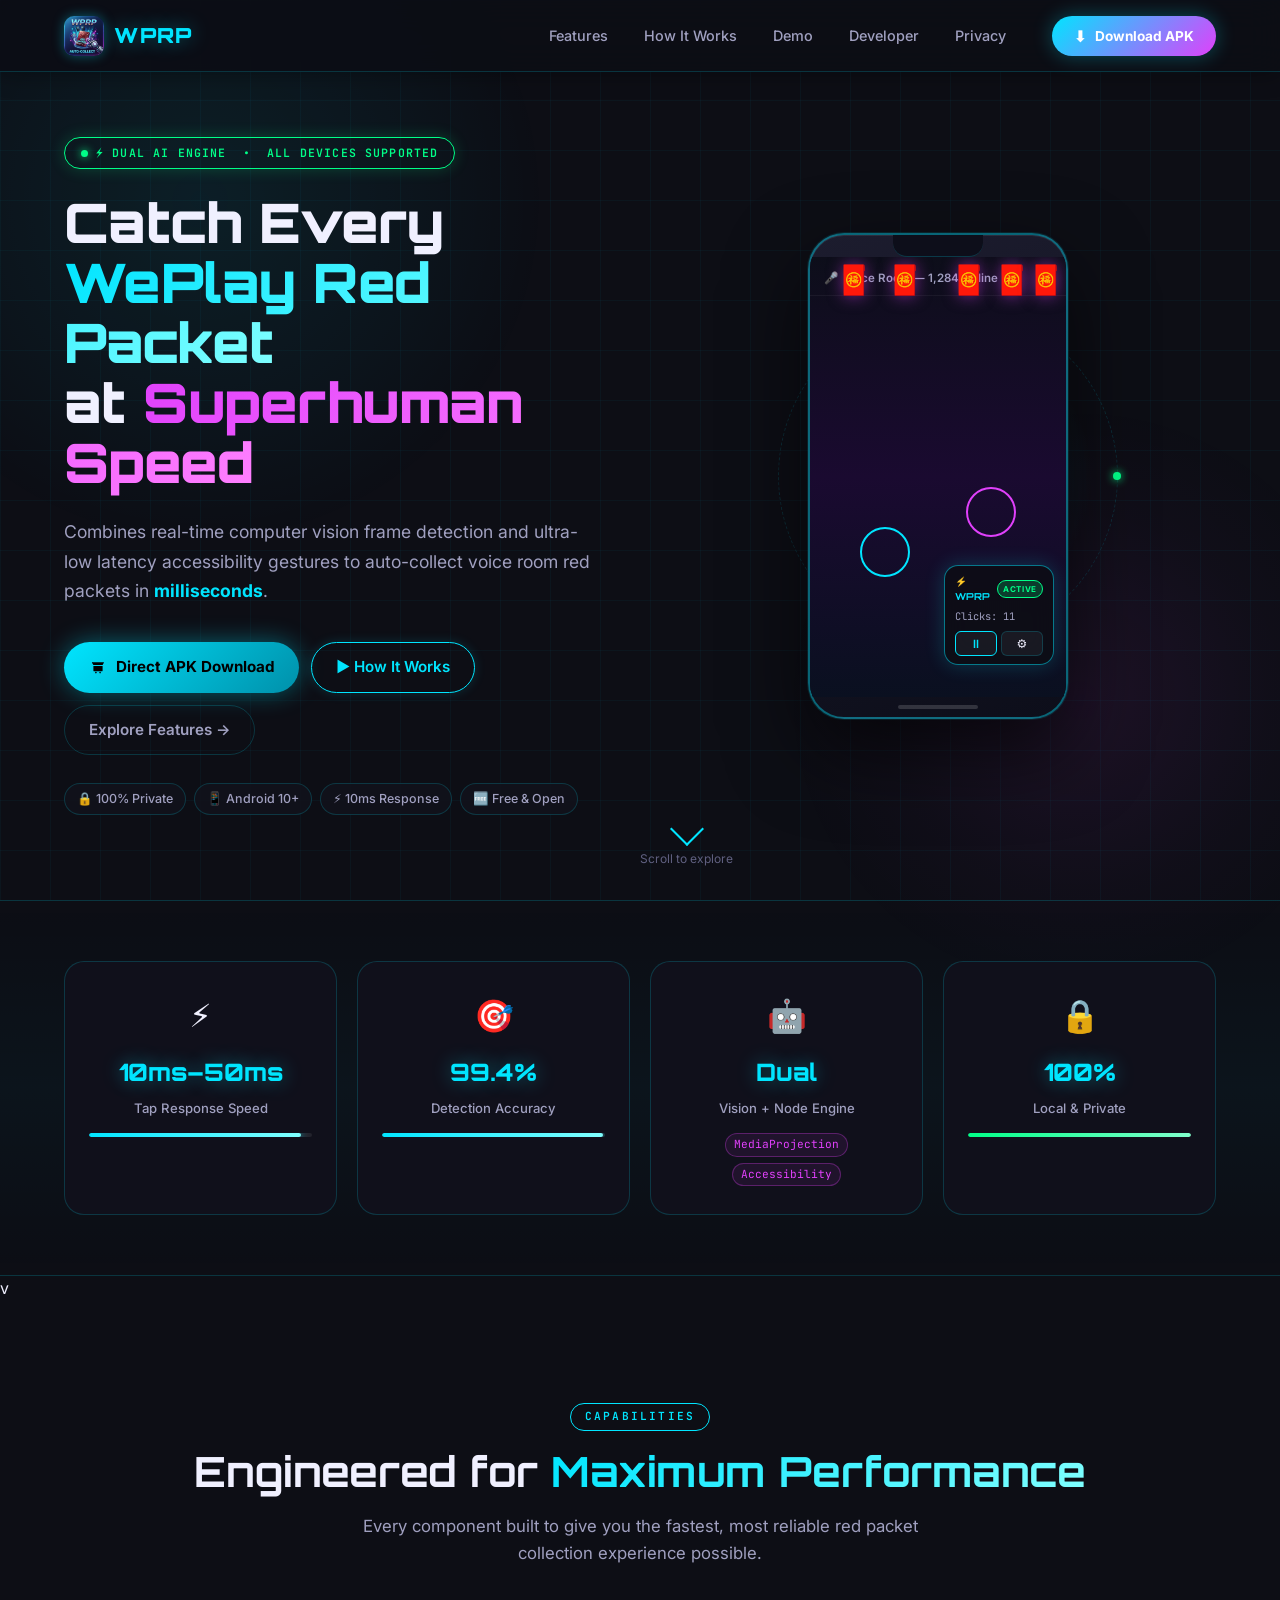
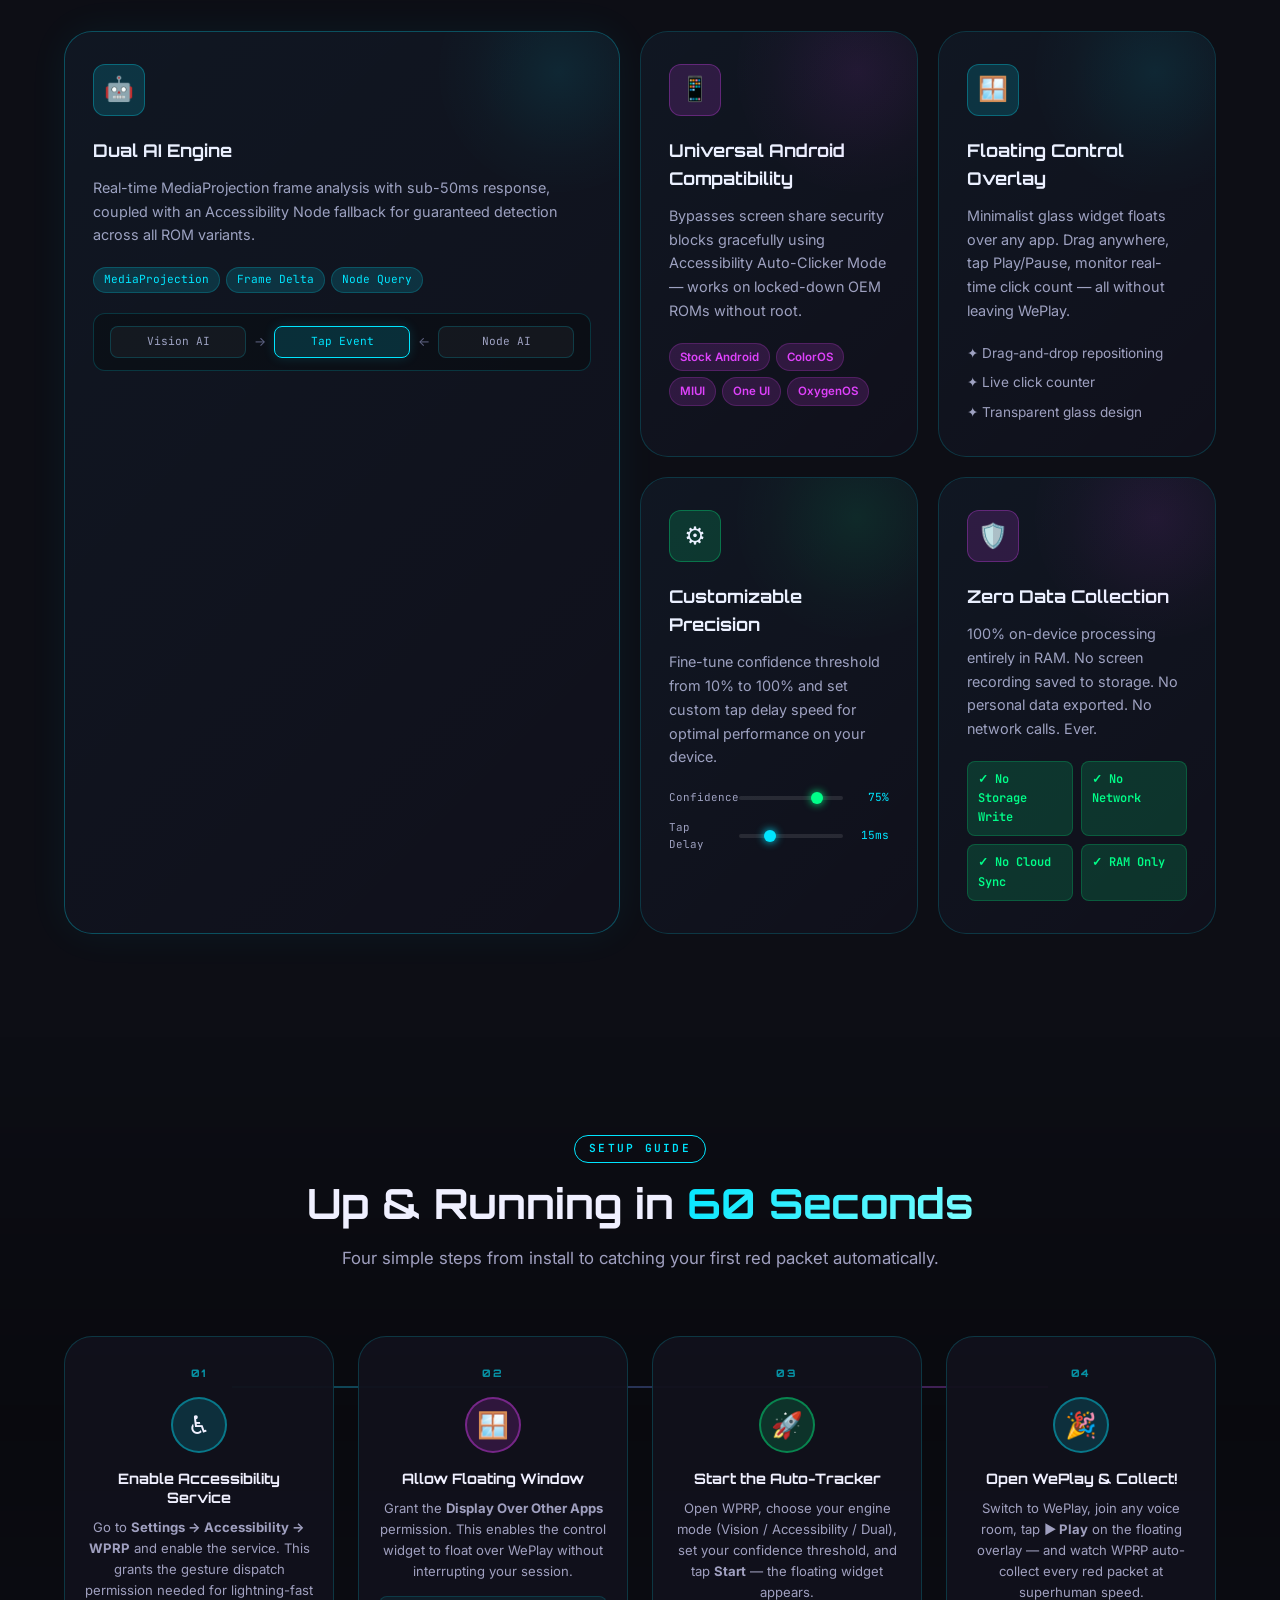
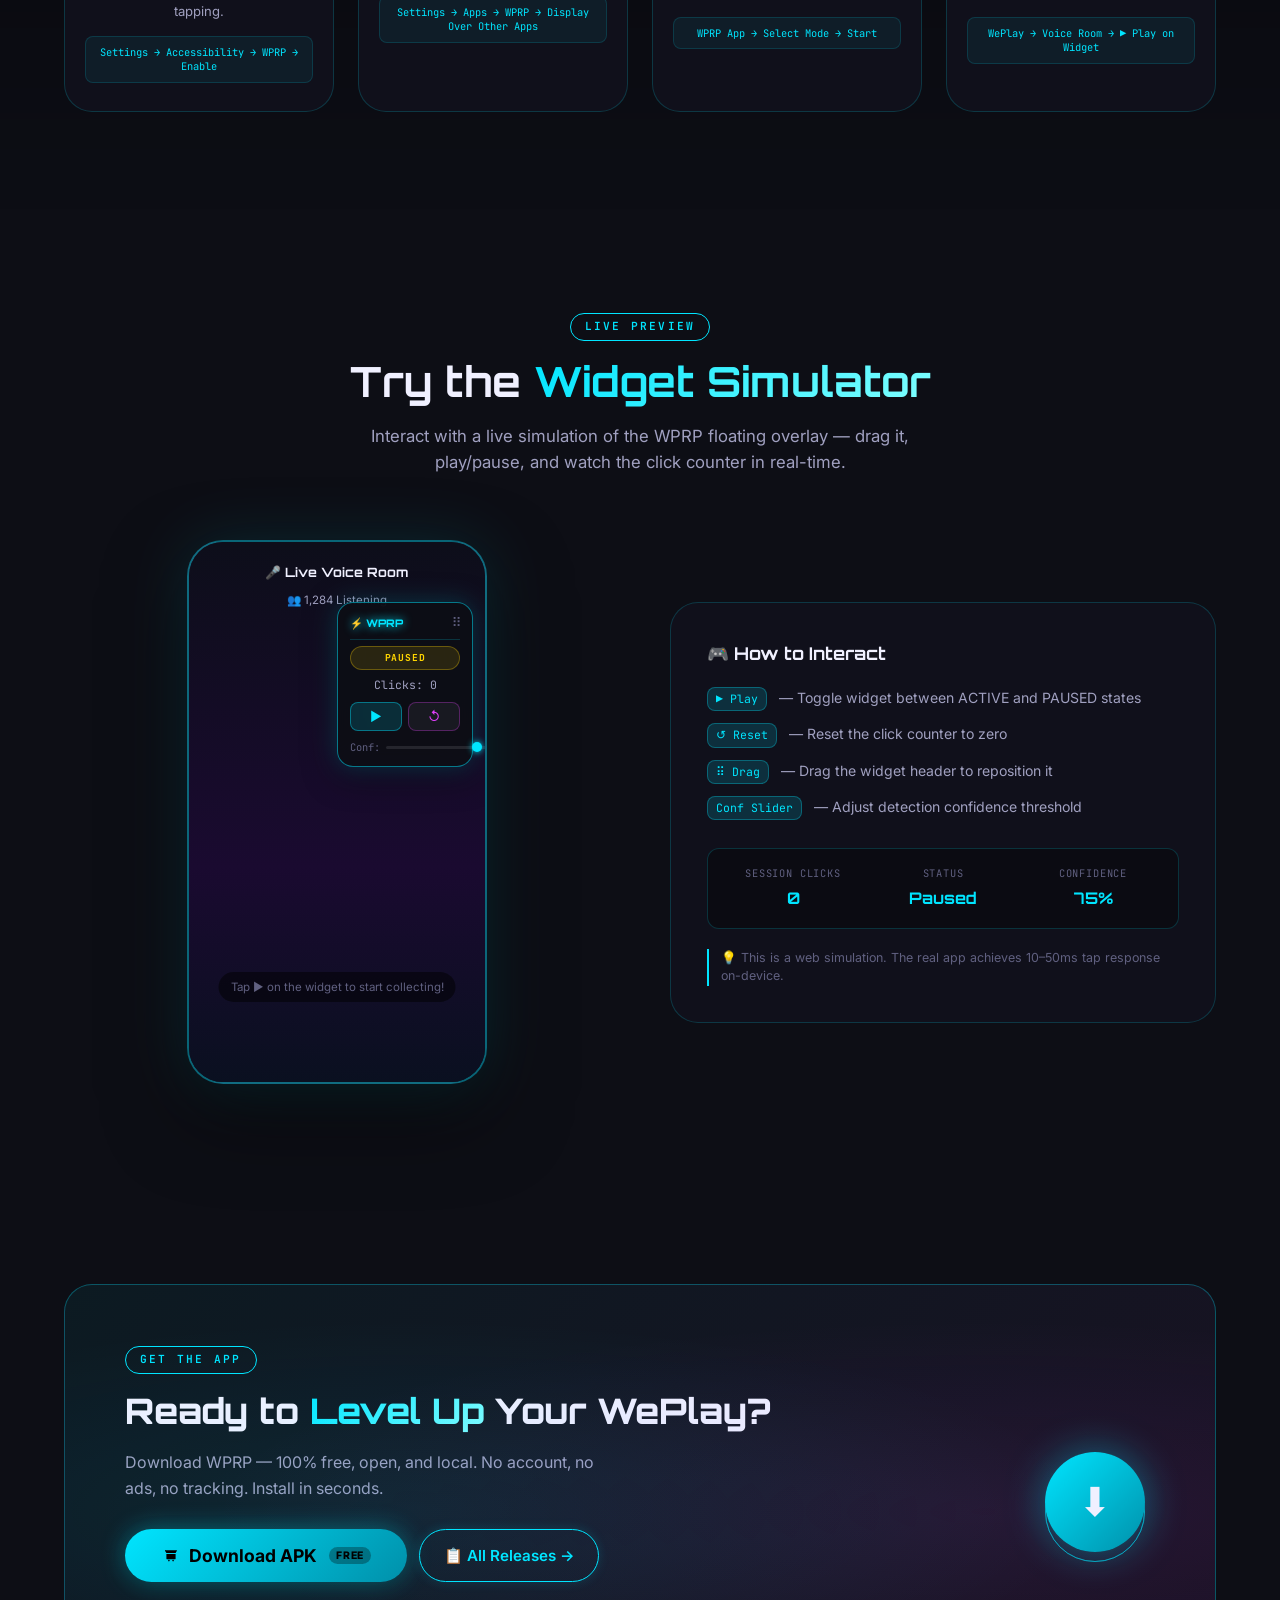
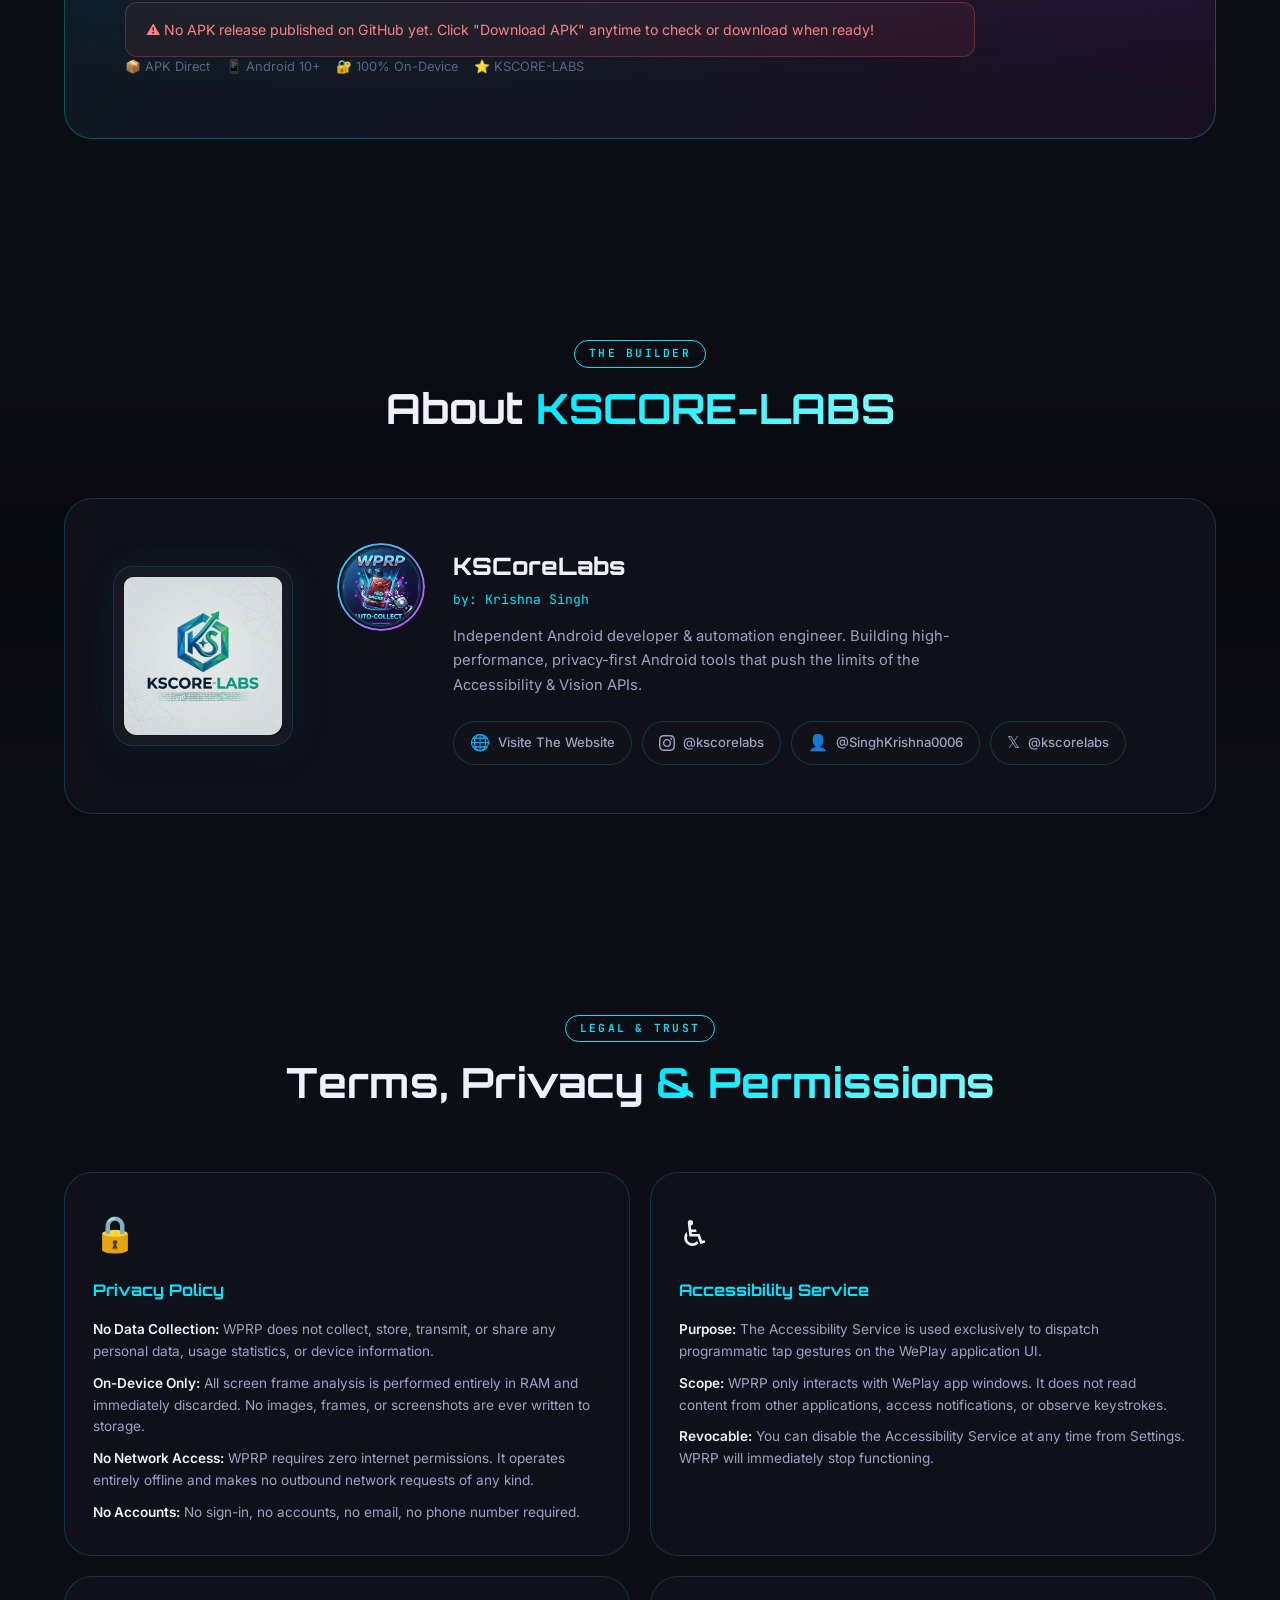
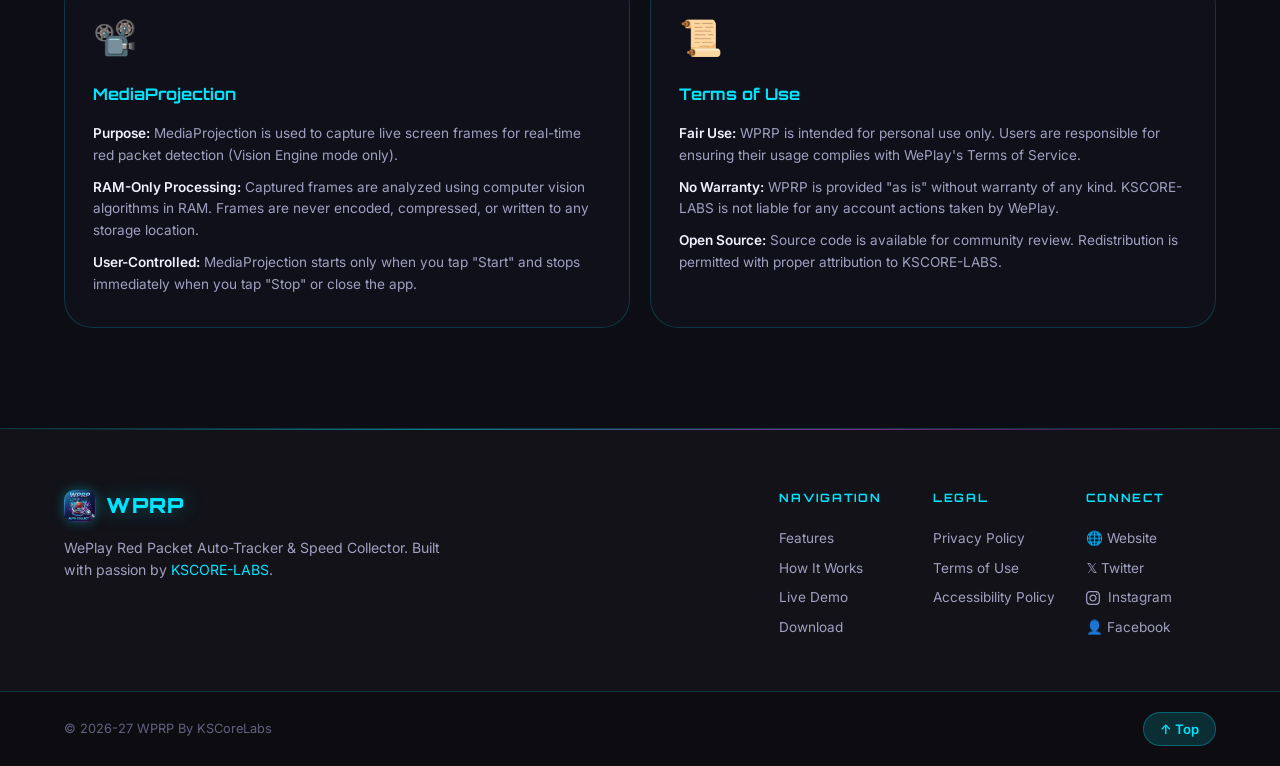
==== index.html @ ddf59fd5 "Add files via upload" ====
﻿<!DOCTYPE html>
<html lang="en">
<head>
  <meta charset="UTF-8" />
  <meta name="viewport" content="width=device-width, initial-scale=1.0" />
  <meta name="description" content="WPRP – WePlay Red Packet Auto-Tracker & Speed Collector. Dual AI Engine, Realme Compatible. Auto-collect voice room red packets in milliseconds." />
  <meta name="keywords" content="WPRP, WePlay, Red Packet, Auto Clicker, Accessibility, Android App, KSCORE-LABS" />
  <meta name="author" content="Krishna Singh – KSCORE-LABS" />
  <meta property="og:title" content="WPRP – WePlay Red Packet Speed Collector" />
  <meta property="og:description" content="Catch Every WePlay Red Packet at Superhuman Speed. Dual AI Engine. 100% Local & Private." />
  <meta property="og:type" content="website" />
  <title>WPRP — WePlay Red Packet Auto-Tracker | KSCORE-LABS</title>
  <link rel="preconnect" href="https://fonts.googleapis.com" />
  <link rel="preconnect" href="https://fonts.gstatic.com" crossorigin />
  <link href="https://fonts.googleapis.com/css2?family=Orbitron:wght@400;600;700;900&family=Inter:wght@300;400;500;600&family=JetBrains+Mono:wght@400;500&display=swap" rel="stylesheet" />
  <link rel="stylesheet" href="css/style.css" />
</head>
<body>    

<!-- ═══════════════════════════════════════════
     BACKGROUND GRID OVERLAY
════════════════════════════════════════════ -->
<div class="bg-grid" aria-hidden="true"></div>
<div class="bg-glow glow-cyan" aria-hidden="true"></div>
<div class="bg-glow glow-magenta" aria-hidden="true"></div>

<!-- ═══════════════════════════════════════════
     HEADER / NAVIGATION
════════════════════════════════════════════ -->
<header class="nav-header" id="navbar">
  <div class="container nav-inner">
    <!-- Logo -->
    <a href="#" class="nav-logo" aria-label="WPRP Home">
      <div class="logo-icon-wrap">
        <img src="images/wprp-logo.png" alt="WPRP Logo" class="logo-icon-img" />
        <span class="logo-pulse" aria-hidden="true"></span>
      </div>
      <span class="logo-text">WPRP</span>
    </a>

    <!-- Desktop Nav -->
    <nav class="nav-links" aria-label="Main Navigation">
      <a href="#features" class="nav-link">Features</a>
      <a href="#how-it-works" class="nav-link">How It Works</a>
      <a href="#demo" class="nav-link">Demo</a>
      <a href="#developer" class="nav-link">Developer</a>
      <a href="#privacy" class="nav-link">Privacy</a>
    </nav>

    <!-- CTA: Download APK -->
    <button class="btn btn-nav-cta" id="navDownloadBtn" aria-label="Download APK">
      <span class="btn-icon">⬇</span>
      <span id="navBtnLabel">Download APK</span>
    </button>

    <!-- Mobile Hamburger -->
    <button class="hamburger" id="hamburger" aria-label="Toggle Menu" aria-expanded="false">
      <span></span><span></span><span></span>
    </button>
  </div>

  <!-- Mobile Menu -->
  <div class="mobile-menu" id="mobileMenu" aria-hidden="true">
    <a href="#features" class="mobile-link">Features</a>
    <a href="#how-it-works" class="mobile-link">How It Works</a>
    <a href="#demo" class="mobile-link">Demo</a>
    <a href="#developer" class="mobile-link">Developer</a>
    <a href="#privacy" class="mobile-link">Privacy</a>
    <button class="btn btn-mobile-cta" id="mobileDownloadBtn" aria-label="Download APK">⬇ <span id="mobileBtnLabel">Download APK</span></button>
  </div>
</header>

<!-- ═══════════════════════════════════════════
     HERO SECTION
════════════════════════════════════════════ -->
<section class="hero" id="home">
  <div class="container hero-inner">
    <!-- Left: Text Content -->
    <div class="hero-content">
      <!-- Badge -->
      <div class="hero-badge">
        <span class="badge-dot"></span>
        ⚡ DUAL AI ENGINE &nbsp;•&nbsp; ALL DEVICES SUPPORTED
      </div>

      <h1 class="hero-headline">
        Catch Every <span class="text-gradient-cyan">WePlay Red Packet</span><br/>
        at <span class="text-gradient-magenta">Superhuman Speed</span>
      </h1>

      <p class="hero-subheadline">
        Combines real-time computer vision frame detection and ultra-low latency
        accessibility gestures to auto-collect voice room red packets in
        <strong class="text-cyan">milliseconds</strong>.
      </p>

      <!-- CTA Buttons -->
      <div class="hero-ctas">
        <a href="#download" class="btn btn-primary" id="primaryCTA">
          <svg class="android-icon" viewBox="0 0 24 24" fill="currentColor" aria-hidden="true">
            <path d="M17.523 15.341a.5.5 0 0 1-.5.5H6.977a.5.5 0 0 1-.5-.5V9.5h11.046v5.841zM6.455 8.5l-1.5-2.598A.5.5 0 0 1 5.389 5h13.222a.5.5 0 0 1 .434.75L17.545 8.5H6.455zM8.5 17.5a1 1 0 1 0 2 0 1 1 0 0 0-2 0zm5 0a1 1 0 1 0 2 0 1 1 0 0 0-2 0z"/>
          </svg>
          <span id="heroCtaLabel">Direct APK Download</span>
        </a>
        <a href="#how-it-works" class="btn btn-secondary">
          ▶ How It Works
        </a>
        <a href="#features" class="btn btn-ghost">
          Explore Features →
        </a>
      </div>

      <!-- Mini Badges -->
      <div class="hero-mini-badges">
        <span class="mini-badge">🔒 100% Private</span>
        <span class="mini-badge">📱 Android 10+</span>
        <span class="mini-badge">⚡ 10ms Response</span>
        <span class="mini-badge">🆓 Free & Open</span>
      </div>
    </div>

    <!-- Right: Phone Mockup -->
    <div class="hero-visual">
      <div class="phone-wrap">
        <div class="phone-mockup">
          <!-- Phone Frame -->
          <div class="phone-frame">
            <div class="phone-notch"></div>
            <div class="phone-screen">
              <!-- WePlay Voice Room Preview -->
              <div class="phone-screen-bg">
                <div class="voice-room-header">
                  <span class="vr-icon">🎤</span>
                  <span class="vr-title">Voice Room — 1,284 Online</span>
                </div>
                <!-- Animated Red Packets -->
                <div class="red-packets-area" aria-label="Animated red packets">
                  <div class="red-packet rp-1">🧧</div>
                  <div class="red-packet rp-2">🧧</div>
                  <div class="red-packet rp-3">🧧</div>
                  <div class="red-packet rp-4">🧧</div>
                  <div class="red-packet rp-5">🧧</div>
                </div>
                <!-- Tap Wave Effects -->
                <div class="tap-wave tw-1" aria-hidden="true"></div>
                <div class="tap-wave tw-2" aria-hidden="true"></div>
              </div>

              <!-- Floating Overlay Widget on Phone -->
              <div class="phone-widget">
                <div class="pw-header">
                  <span class="pw-logo">⚡ WPRP</span>
                  <span class="pw-status active" id="phoneWidgetStatus">ACTIVE</span>
                </div>
                <div class="pw-counter">Clicks: <span id="phoneClickCount">0</span></div>
                <div class="pw-controls">
                  <button class="pw-btn pause" id="phoneWidgetBtn">⏸</button>
                  <button class="pw-btn settings">⚙</button>
                </div>
              </div>
            </div>
            <div class="phone-bottom-bar"></div>
          </div>
        </div>
        <!-- Phone Glow -->
        <div class="phone-glow" aria-hidden="true"></div>
        <!-- Orbiting Particles -->
        <div class="orbit-ring" aria-hidden="true">
          <div class="orbit-dot od-1"></div>
          <div class="orbit-dot od-2"></div>
          <div class="orbit-dot od-3"></div>
        </div>
      </div>
    </div>
  </div>

  <!-- Scroll Indicator -->
  <div class="scroll-indicator" aria-hidden="true">
    <div class="scroll-arrow"></div>
    <span>Scroll to explore</span>
  </div>
</section>

<!-- ═══════════════════════════════════════════
     LIVE METRICS BANNER
════════════════════════════════════════════ -->
<section class="metrics-section" id="metrics" aria-label="Performance Metrics">
  <div class="container">
    <div class="metrics-grid">
      <div class="metric-card">
        <div class="metric-icon">⚡</div>
        <div class="metric-value">10ms–50ms</div>
        <div class="metric-label">Tap Response Speed</div>
        <div class="metric-bar"><div class="metric-bar-fill" style="width:95%"></div></div>
      </div>
      <div class="metric-card">
        <div class="metric-icon">🎯</div>
        <div class="metric-value"><span class="count-up" data-target="99.4">99.4</span>%</div>
        <div class="metric-label">Detection Accuracy</div>
        <div class="metric-bar"><div class="metric-bar-fill" style="width:99%"></div></div>
      </div>
      <div class="metric-card">
        <div class="metric-icon">🤖</div>
        <div class="metric-value">Dual</div>
        <div class="metric-label">Vision + Node Engine</div>
        <div class="metric-tags">
          <span class="mtag">MediaProjection</span>
          <span class="mtag">Accessibility</span>
        </div>
      </div>
      <div class="metric-card">
        <div class="metric-icon">🔒</div>
        <div class="metric-value"><span class="count-up" data-target="100">100</span>%</div>
        <div class="metric-label">Local & Private</div>
        <div class="metric-bar"><div class="metric-bar-fill green" style="width:100%"></div></div>
      </div>
    </div>
  </div>
</section>

<!-- ═══════════════════════════════════════════
     KEY FEATURES GRID
════════════════════════════════════════════ -->v 
<section class="features-section" id="features">
  <div class="container">
    <div class="section-header">
      <span class="section-tag">CAPABILITIES</span>
      <h2 class="section-title">Engineered for <span class="text-gradient-cyan">Maximum Performance</span></h2>
      <p class="section-subtitle">Every component built to give you the fastest, most reliable red packet collection experience possible.</p>
    </div>

    <div class="features-grid">

      <!-- Feature 1 -->
      <div class="feature-card featured">
        <div class="fc-glow"></div>
        <div class="fc-icon-wrap cyan">
          <span class="fc-icon">🤖</span>
        </div>
        <h3 class="fc-title">Dual AI Engine</h3>
        <p class="fc-desc">Real-time MediaProjection frame analysis with sub-50ms response, coupled with an Accessibility Node fallback for guaranteed detection across all ROM variants.</p>
        <div class="fc-tags">
          <span class="fc-tag">MediaProjection</span>
          <span class="fc-tag">Frame Delta</span>
          <span class="fc-tag">Node Query</span>
        </div>
        <div class="fc-diagram">
          <div class="fd-node">Vision AI</div>
          <div class="fd-arrow">→</div>
          <div class="fd-node active">Tap Event</div>
          <div class="fd-arrow">←</div>
          <div class="fd-node">Node AI</div>
        </div>
      </div>

      <!-- Feature 2 -->
      <div class="feature-card">
        <div class="fc-glow magenta"></div>
        <div class="fc-icon-wrap magenta">
          <span class="fc-icon">📱</span>
        </div>
        <h3 class="fc-title">Universal Android Compatibility</h3>
        <p class="fc-desc">Bypasses screen share security blocks gracefully using Accessibility Auto-Clicker Mode — works on locked-down OEM ROMs without root.</p>
        <div class="fc-compat-grid">
          <span class="compat-chip">Stock Android</span>
          <span class="compat-chip">ColorOS</span>
          <span class="compat-chip">MIUI</span>
          <span class="compat-chip">One UI</span>
          <span class="compat-chip">OxygenOS</span>
        </div>
      </div>

      <!-- Feature 3 -->
      <div class="feature-card">
        <div class="fc-glow cyan"></div>
        <div class="fc-icon-wrap cyan">
          <span class="fc-icon">🪟</span>
        </div>
        <h3 class="fc-title">Floating Control Overlay</h3>
        <p class="fc-desc">Minimalist glass widget floats over any app. Drag anywhere, tap Play/Pause, monitor real-time click count — all without leaving WePlay.</p>
        <ul class="fc-list">
          <li>✦ Drag-and-drop repositioning</li>
          <li>✦ Live click counter</li>
          <li>✦ Transparent glass design</li>
        </ul>
      </div>

      <!-- Feature 4 -->
      <div class="feature-card">
        <div class="fc-glow green"></div>
        <div class="fc-icon-wrap green">
          <span class="fc-icon">⚙️</span>
        </div>
        <h3 class="fc-title">Customizable Precision</h3>
        <p class="fc-desc">Fine-tune confidence threshold from 10% to 100% and set custom tap delay speed for optimal performance on your device.</p>
        <div class="fc-sliders">
          <div class="slider-demo">
            <span class="sd-label">Confidence</span>
            <div class="sd-track"><div class="sd-thumb" style="left:75%"></div></div>
            <span class="sd-val">75%</span>
          </div>
          <div class="slider-demo">
            <span class="sd-label">Tap Delay</span>
            <div class="sd-track"><div class="sd-thumb cyan" style="left:30%"></div></div>
            <span class="sd-val">15ms</span>
          </div>
        </div>
      </div>

      <!-- Feature 5 -->
      <div class="feature-card">
        <div class="fc-glow magenta"></div>
        <div class="fc-icon-wrap magenta">
          <span class="fc-icon">🛡️</span>
        </div>
        <h3 class="fc-title">Zero Data Collection</h3>
        <p class="fc-desc">100% on-device processing entirely in RAM. No screen recording saved to storage. No personal data exported. No network calls. Ever.</p>
        <div class="fc-privacy-grid">
          <div class="priv-item ok">✓ No Storage Write</div>
          <div class="priv-item ok">✓ No Network</div>
          <div class="priv-item ok">✓ No Cloud Sync</div>
          <div class="priv-item ok">✓ RAM Only</div>
        </div>
      </div>

    </div>
  </div>
</section>

<!-- ═══════════════════════════════════════════
     HOW IT WORKS
════════════════════════════════════════════ -->
<section class="hiw-section" id="how-it-works">
  <div class="container">
    <div class="section-header">
      <span class="section-tag">SETUP GUIDE</span>
      <h2 class="section-title">Up & Running in <span class="text-gradient-cyan">60 Seconds</span></h2>
      <p class="section-subtitle">Four simple steps from install to catching your first red packet automatically.</p>
    </div>

    <div class="steps-track">
      <div class="steps-line" aria-hidden="true"></div>

      <div class="step-card" data-step="1">
        <div class="step-num">01</div>
        <div class="step-content">
          <div class="step-icon-wrap">
            <span class="step-icon">♿</span>
          </div>
          <h3 class="step-title">Enable Accessibility Service</h3>
          <p class="step-desc">Go to <strong>Settings → Accessibility → WPRP</strong> and enable the service. This grants the gesture dispatch permission needed for lightning-fast tapping.</p>
          <div class="step-code">Settings → Accessibility → WPRP → Enable</div>
        </div>
      </div>

      <div class="step-card" data-step="2">
        <div class="step-num">02</div>
        <div class="step-content">
          <div class="step-icon-wrap magenta">
            <span class="step-icon">🪟</span>
          </div>
          <h3 class="step-title">Allow Floating Window</h3>
          <p class="step-desc">Grant the <strong>Display Over Other Apps</strong> permission. This enables the control widget to float over WePlay without interrupting your session.</p>
          <div class="step-code">Settings → Apps → WPRP → Display Over Other Apps</div>
        </div>
      </div>

      <div class="step-card" data-step="3">
        <div class="step-num">03</div>
        <div class="step-content">
          <div class="step-icon-wrap green">
            <span class="step-icon">🚀</span>
          </div>
          <h3 class="step-title">Start the Auto-Tracker</h3>
          <p class="step-desc">Open WPRP, choose your engine mode (Vision / Accessibility / Dual), set your confidence threshold, and tap <strong>Start</strong> — the floating widget appears.</p>
          <div class="step-code">WPRP App → Select Mode → Start</div>
        </div>
      </div>

      <div class="step-card" data-step="4">
        <div class="step-num">04</div>
        <div class="step-content">
          <div class="step-icon-wrap">
            <span class="step-icon">🎉</span>
          </div>
          <h3 class="step-title">Open WePlay & Collect!</h3>
          <p class="step-desc">Switch to WePlay, join any voice room, tap <strong>▶ Play</strong> on the floating overlay — and watch WPRP auto-collect every red packet at superhuman speed.</p>
          <div class="step-code">WePlay → Voice Room → ▶ Play on Widget</div>
        </div>
      </div>
    </div>
  </div>
</section>

<!-- ═══════════════════════════════════════════
     INTERACTIVE FLOATING WIDGET SIMULATOR
════════════════════════════════════════════ -->
<section class="demo-section" id="demo">
  <div class="container">
    <div class="section-header">
      <span class="section-tag">LIVE PREVIEW</span>
      <h2 class="section-title">Try the <span class="text-gradient-cyan">Widget Simulator</span></h2>
      <p class="section-subtitle">Interact with a live simulation of the WPRP floating overlay — drag it, play/pause, and watch the click counter in real-time.</p>
    </div>

    <div class="demo-arena">
      <!-- Demo Phone Frame -->
      <div class="demo-phone">
        <div class="demo-phone-frame">
          <div class="demo-screen">
            <!-- Simulated WePlay BG -->
            <div class="sim-bg">
              <div class="sim-room-name">🎤 Live Voice Room</div>
              <div class="sim-users">👥 1,284 Listening</div>
              <!-- Animated Red Packets in Demo -->
              <div class="sim-packets" id="simPackets" aria-live="polite">
                <!-- dynamically added -->
              </div>
              <div class="sim-hint" id="simHint">Tap ▶ on the widget to start collecting!</div>
            </div>

            <!-- Draggable Widget -->
            <div class="floating-widget" id="floatingWidget" role="complementary" aria-label="WPRP Floating Control Widget">
              <div class="fw-drag-handle" id="fwDragHandle" title="Drag to move">
                <span class="fw-logo">⚡ WPRP</span>
                <span class="fw-drag-icon">⠿</span>
              </div>
              <div class="fw-status" id="fwStatus">PAUSED</div>
              <div class="fw-counter">Clicks: <span id="fwClickCount">0</span></div>
              <div class="fw-controls">
                <button class="fw-btn play-pause" id="fwPlayPause" aria-label="Play or Pause">▶</button>
                <button class="fw-btn fw-reset" id="fwReset" aria-label="Reset counter" title="Reset">↺</button>
              </div>
              <div class="fw-confidence">
                <span class="fc-l">Conf:</span>
                <input type="range" class="fw-slider" id="fwConfSlider" min="10" max="100" value="75" aria-label="Confidence threshold" />
                <span class="fc-v" id="fwConfVal">75%</span>
              </div>
            </div>

          </div>
        </div>
      </div>

      <!-- Demo Instructions Panel -->
      <div class="demo-instructions">
        <h3 class="di-title">🎮 How to Interact</h3>
        <ul class="di-list">
          <li><span class="di-key">▶ Play</span> — Toggle widget between ACTIVE and PAUSED states</li>
          <li><span class="di-key">↺ Reset</span> — Reset the click counter to zero</li>
          <li><span class="di-key">⠿ Drag</span> — Drag the widget header to reposition it</li>
          <li><span class="di-key">Conf Slider</span> — Adjust detection confidence threshold</li>
        </ul>
        <div class="di-stats">
          <div class="dis-item">
            <span class="dis-label">Session Clicks</span>
            <span class="dis-val" id="diSessionClicks">0</span>
          </div>
          <div class="dis-item">
            <span class="dis-label">Status</span>
            <span class="dis-val" id="diStatus">Paused</span>
          </div>
          <div class="dis-item">
            <span class="dis-label">Confidence</span>
            <span class="dis-val" id="diConf">75%</span>
          </div>
        </div>
        <p class="di-note">💡 This is a web simulation. The real app achieves 10–50ms tap response on-device.</p>
      </div>
    </div>
  </div>
</section>

<!-- ═══════════════════════════════════════════
     DOWNLOAD SECTION
════════════════════════════════════════════ -->
<section class="download-section" id="download">
  <div class="container">
    <div class="download-card">
      <div class="dc-glow" aria-hidden="true"></div>
      <div class="dc-content">
        <span class="section-tag">GET THE APP</span>
        <h2 class="dc-title">Ready to <span class="text-gradient-cyan">Level Up</span> Your WePlay?</h2>
        <p class="dc-desc" id="dcDesc">Download WPRP — 100% free, open, and local. No account, no ads, no tracking. Install in seconds.</p>

        <!-- Release Info Bar (visible when release metadata is loaded) -->
        <div class="release-info-bar" id="releaseInfoBar" style="display:none">
          <span class="rib-tag" id="ribTag">v1.0</span>
          <span class="rib-date" id="ribDate">—</span>
          <span class="rib-size" id="ribSize">—</span>
        </div>

        <!-- Download Buttons (always visible and interactive) -->
        <div class="dc-buttons">
          <button class="btn btn-primary btn-large" id="apkDownloadBtn" aria-label="Download APK">
            <svg class="android-icon" viewBox="0 0 24 24" fill="currentColor" aria-hidden="true">
              <path d="M17.523 15.341a.5.5 0 0 1-.5.5H6.977a.5.5 0 0 1-.5-.5V9.5h11.046v5.841zM6.455 8.5l-1.5-2.598A.5.5 0 0 1 5.389 5h13.222a.5.5 0 0 1 .434.75L17.545 8.5H6.455zM8.5 17.5a1 1 0 1 0 2 0 1 1 0 0 0-2 0zm5 0a1 1 0 1 0 2 0 1 1 0 0 0-2 0z"/>
            </svg>
            <span id="apkBtnLabel">Download APK</span>
            <span class="btn-badge">FREE</span>
          </button>
          <a href="https://github.com/KSCoreLabs/WPRP-Update/releases" target="_blank" rel="noopener" class="btn btn-secondary" id="allReleasesBtn">
            📋 All Releases →
          </a>
        </div>

        <!-- Notice if no release found on GitHub yet -->
        <div id="releaseError" style="display:none" class="release-error">
          <p>⚠️ No APK release published on GitHub yet. Click "Download APK" anytime to check or download when ready!</p>
        </div>

        <div class="dc-meta">
          <span id="dcMetaVersion">📦 APK Direct</span>
          <span>📱 Android 10+</span>
          <span>🔐 100% On-Device</span>
          <span>⭐ KSCORE-LABS</span>
        </div>
      </div>
      <div class="dc-visual">
        <!-- Animated Download Arrow -->
        <div class="dl-anim">
          <div class="dl-circle">
            <div class="dl-arrow">⬇</div>
          </div>
          <div class="dl-rings">
            <div class="dl-ring r1"></div>
            <div class="dl-ring r2"></div>
            <div class="dl-ring r3"></div>
          </div>
        </div>
      </div>
    </div>
  </div>
</section>

<!-- ═══════════════════════════════════════════
     DEVELOPER SECTION
════════════════════════════════════════════ -->
<section class="developer-section" id="developer">
  <div class="container">
    <div class="section-header">
      <span class="section-tag">THE BUILDER</span>
      <h2 class="section-title">About <span class="text-gradient-cyan">KSCORE-LABS</span></h2>
    </div>

    <div class="dev-card">
      <div class="dev-hex-bg" aria-hidden="false">
        <img src="images/kscorelabs-logo.webp" alt="KSCORE-LABS Logo" class="kscore-logo-img" />
      </div>
      <div class="dev-info">
        <div class="dev-avatar">
          <div class="dev-avatar-ring"></div>
          <div class="dev-avatar-inner">
            <img src="images/wprp-logo.png" alt="WPRP App Icon" class="dev-avatar-logo" />
          </div>
        </div>
        <div class="dev-bio">
          <h3 class="dev-name">KSCoreLabs</h3>
          <span class="dev-handle">by: Krishna Singh</span>
          <p class="dev-blurb">Independent Android developer & automation engineer. Building high-performance, privacy-first Android tools that push the limits of the Accessibility & Vision APIs.</p>
          <div class="dev-socials">
            <a href="https://kscorelabs.github.io/" target="_blank" rel="noopener" class="social-link web" aria-label="KSCORE-LABS Website">
              <span class="sl-icon">🌐</span>
              <span class="sl-label">Visite The Website </span>
            </a>
            <a href="https://www.instagram.com/kscorelabs" target="_blank" rel="noopener" class="social-link insta" aria-label="Instagram">
              <span class="sl-icon">
                <svg class="insta-svg" viewBox="0 0 24 24" width="16" height="16" fill="currentColor" aria-hidden="true">
                  <path d="M12 2.163c3.204 0 3.584.012 4.85.07 3.252.148 4.771 1.691 4.919 4.919.058 1.265.069 1.645.069 4.849 0 3.205-.012 3.584-.069 4.849-.149 3.225-1.664 4.771-4.919 4.919-1.266.058-1.644.07-4.85.07-3.204 0-3.584-.012-4.849-.07-3.26-.149-4.771-1.699-4.919-4.92-.058-1.265-.07-1.644-.07-4.849 0-3.204.013-3.583.07-4.849.149-3.227 1.664-4.771 4.919-4.919 1.266-.057 1.645-.069 4.849-.069zm0-2.163c-3.259 0-3.667.014-4.947.072-4.358.2-6.78 2.618-6.98 6.98-.059 1.281-.073 1.689-.073 4.948 0 3.259.014 3.668.072 4.948.2 4.358 2.618 6.78 6.98 6.98 1.281.058 1.689.072 4.948.072 3.259 0 3.668-.014 4.948-.072 4.354-.2 6.782-2.618 6.979-6.98.059-1.28.073-1.689.073-4.948 0-3.259-.014-3.667-.072-4.947-.196-4.354-2.617-6.78-6.979-6.98-1.281-.059-1.69-.073-4.949-.073zm0 5.838c-3.403 0-6.162 2.759-6.162 6.162s2.759 6.163 6.162 6.163 6.162-2.759 6.162-6.163c0-3.403-2.759-6.162-6.162-6.162zm0 10.162c-2.209 0-4-1.79-4-4 0-2.209 1.791-4 4-4s4 1.791 4 4c0 2.21-1.791 4-4 4zm6.406-11.845c-.796 0-1.441.645-1.441 1.44s.645 1.44 1.441 1.44c.795 0 1.439-.645 1.439-1.44s-.644-1.44-1.439-1.44z"/>
                </svg>
              </span>
              <span class="sl-label">@kscorelabs</span>
            </a>
            <a href="https://www.facebook.com/SinghKrishna0006" target="_blank" rel="noopener" class="social-link fb" aria-label="Facebook">
              <span class="sl-icon">👤</span>
              <span class="sl-label">@SinghKrishna0006</span>
            </a>
            <a href="https://x.com/kscorelabs" target="_blank" rel="noopener" class="social-link twitter" aria-label="X (Twitter)">
              <span class="sl-icon">𝕏</span>
              <span class="sl-label">@kscorelabs</span>
            </a>
          </div>
        </div>
      </div>
    </div>
  </div>
</section>

<!-- ═══════════════════════════════════════════
     PRIVACY POLICY SECTION
════════════════════════════════════════════ -->
<section class="privacy-section" id="privacy">
  <div class="container">
    <div class="section-header">
      <span class="section-tag">LEGAL & TRUST</span>
      <h2 class="section-title">Terms, Privacy <span class="text-gradient-cyan">& Permissions</span></h2>
    </div>

    <div class="privacy-grid">

      <div class="priv-card">
        <div class="priv-card-icon">🔒</div>
        <h3 class="priv-card-title">Privacy Policy</h3>
        <div class="priv-card-body">
          <p><strong>No Data Collection:</strong> WPRP does not collect, store, transmit, or share any personal data, usage statistics, or device information.</p>
          <p><strong>On-Device Only:</strong> All screen frame analysis is performed entirely in RAM and immediately discarded. No images, frames, or screenshots are ever written to storage.</p>
          <p><strong>No Network Access:</strong> WPRP requires zero internet permissions. It operates entirely offline and makes no outbound network requests of any kind.</p>
          <p><strong>No Accounts:</strong> No sign-in, no accounts, no email, no phone number required.</p>
        </div>
      </div>

      <div class="priv-card">
        <div class="priv-card-icon">♿</div>
        <h3 class="priv-card-title">Accessibility Service</h3>
        <div class="priv-card-body">
          <p><strong>Purpose:</strong> The Accessibility Service is used exclusively to dispatch programmatic tap gestures on the WePlay application UI.</p>
          <p><strong>Scope:</strong> WPRP only interacts with WePlay app windows. It does not read content from other applications, access notifications, or observe keystrokes.</p>
          <p><strong>Revocable:</strong> You can disable the Accessibility Service at any time from Settings. WPRP will immediately stop functioning.</p>
        </div>
      </div>

      <div class="priv-card">
        <div class="priv-card-icon">📽️</div>
        <h3 class="priv-card-title">MediaProjection</h3>
        <div class="priv-card-body">
          <p><strong>Purpose:</strong> MediaProjection is used to capture live screen frames for real-time red packet detection (Vision Engine mode only).</p>
          <p><strong>RAM-Only Processing:</strong> Captured frames are analyzed using computer vision algorithms in RAM. Frames are never encoded, compressed, or written to any storage location.</p>
          <p><strong>User-Controlled:</strong> MediaProjection starts only when you tap "Start" and stops immediately when you tap "Stop" or close the app.</p>
        </div>
      </div>

      <div class="priv-card">
        <div class="priv-card-icon">📜</div>
        <h3 class="priv-card-title">Terms of Use</h3>
        <div class="priv-card-body">
          <p><strong>Fair Use:</strong> WPRP is intended for personal use only. Users are responsible for ensuring their usage complies with WePlay's Terms of Service.</p>
          <p><strong>No Warranty:</strong> WPRP is provided "as is" without warranty of any kind. KSCORE-LABS is not liable for any account actions taken by WePlay.</p>
          <p><strong>Open Source:</strong> Source code is available for community review. Redistribution is permitted with proper attribution to KSCORE-LABS.</p>
        </div>
      </div>

    </div>
  </div>
</section>

<!-- ═══════════════════════════════════════════
     FOOTER
════════════════════════════════════════════ -->
<footer class="footer" id="footer">
  <div class="footer-top-line" aria-hidden="true"></div>
  <div class="container footer-inner">
    <div class="footer-brand">
      <a href="#" class="nav-logo footer-logo" aria-label="WPRP Home">
        <div class="logo-icon-wrap small">
          <img src="images/wprp-logo.png" alt="WPRP Logo" class="logo-icon-img" />
          <span class="logo-pulse" aria-hidden="true"></span>
        </div>
        <span class="logo-text">WPRP</span>
      </a>
      <p class="footer-tagline">WePlay Red Packet Auto-Tracker & Speed Collector. Built with passion by <a href="https://kscorelabs.github.io/" target="_blank" rel="noopener" class="footer-link">KSCORE-LABS</a>.</p>
    </div>

    <div class="footer-links-grid">
      <div class="footer-col">
        <h4 class="footer-col-title">Navigation</h4>
        <a href="#features" class="footer-nav-link">Features</a>
        <a href="#how-it-works" class="footer-nav-link">How It Works</a>
        <a href="#demo" class="footer-nav-link">Live Demo</a>
        <a href="#download" class="footer-nav-link">Download</a>
      </div>
      <div class="footer-col">
        <h4 class="footer-col-title">Legal</h4>
        <a href="#privacy" class="footer-nav-link">Privacy Policy</a>
        <a href="#privacy" class="footer-nav-link">Terms of Use</a>
        <a href="#privacy" class="footer-nav-link">Accessibility Policy</a>
      </div>
      <div class="footer-col">
        <h4 class="footer-col-title">Connect</h4>
        <a href="https://kscorelabs.github.io/" target="_blank" rel="noopener" class="footer-nav-link">🌐 Website</a>
        <a href="https://x.com/kscorelabs" target="_blank" rel="noopener" class="footer-nav-link">𝕏 Twitter</a>
        <a href="https://www.instagram.com/kscorelabs" target="_blank" rel="noopener" class="footer-nav-link">
          <svg class="insta-svg" viewBox="0 0 24 24" width="14" height="14" fill="currentColor" aria-hidden="true">
            <path d="M12 2.163c3.204 0 3.584.012 4.85.07 3.252.148 4.771 1.691 4.919 4.919.058 1.265.069 1.645.069 4.849 0 3.205-.012 3.584-.069 4.849-.149 3.225-1.664 4.771-4.919 4.919-1.266.058-1.644.07-4.85.07-3.204 0-3.584-.012-4.849-.07-3.26-.149-4.771-1.699-4.919-4.92-.058-1.265-.07-1.644-.07-4.849 0-3.204.013-3.583.07-4.849.149-3.227 1.664-4.771 4.919-4.919 1.266-.057 1.645-.069 4.849-.069zm0-2.163c-3.259 0-3.667.014-4.947.072-4.358.2-6.78 2.618-6.98 6.98-.059 1.281-.073 1.689-.073 4.948 0 3.259.014 3.668.072 4.948.2 4.358 2.618 6.78 6.98 6.98 1.281.058 1.689.072 4.948.072 3.259 0 3.668-.014 4.948-.072 4.354-.2 6.782-2.618 6.979-6.98.059-1.28.073-1.689.073-4.948 0-3.259-.014-3.667-.072-4.947-.196-4.354-2.617-6.78-6.979-6.98-1.281-.059-1.69-.073-4.949-.073zm0 5.838c-3.403 0-6.162 2.759-6.162 6.162s2.759 6.163 6.162 6.163 6.162-2.759 6.162-6.163c0-3.403-2.759-6.162-6.162-6.162zm0 10.162c-2.209 0-4-1.79-4-4 0-2.209 1.791-4 4-4s4 1.791 4 4c0 2.21-1.791 4-4 4zm6.406-11.845c-.796 0-1.441.645-1.441 1.44s.645 1.44 1.441 1.44c.795 0 1.439-.645 1.439-1.44s-.644-1.44-1.439-1.44z"/>
          </svg>
          Instagram
        </a>
        <a href="https://www.facebook.com/SinghKrishna0006" target="_blank" rel="noopener" class="footer-nav-link">👤 Facebook</a>
      </div>
    </div>
  </div>

  <div class="footer-bottom">
    <div class="container footer-bottom-inner">
      <p class="footer-copy">&#169; 2026-27 WPRP By KSCoreLabs</p>
      <button class="back-to-top" id="backToTop" aria-label="Back to top">
        ↑ Top
      </button>
    </div>
  </div>
</footer>

<script src="script/main.js"></script>

<!-- Toast Notification -->
<div id="wprpToast" class="wprp-toast" role="alert" aria-live="assertive" aria-atomic="true">
  <span id="wprpToastIcon" class="wprp-toast-icon">⚠️</span>
  <span id="wprpToastMsg" class="wprp-toast-msg">No APK release found on GitHub yet.</span>
  <button id="wprpToastClose" class="wprp-toast-close" aria-label="Close notification">&times;</button>
</div>
</body>
</html>
---- css/style.css ----
/* ═══════════════════════════════════════════════════════════
   WPRP — WePlay Red Packet Auto-Tracker
   Full Website CSS — KSCORE-LABS © 2026
   ═══════════════════════════════════════════════════════════ */

/* ── CSS Custom Properties ── */
:root {
  --bg-primary:    #0D0E15;
  --bg-secondary:  #121218;
  --bg-surface:    rgba(30, 30, 42, 0.7);
  --bg-card:       rgba(18, 18, 28, 0.94);

  --cyan:          #00E5FF;
  --cyan-dim:      rgba(0, 229, 255, 0.15);
  --cyan-glow:     rgba(0, 229, 255, 0.4);
  --magenta:       #E040FB;
  --magenta-dim:   rgba(224, 64, 251, 0.15);
  --magenta-glow:  rgba(224, 64, 251, 0.4);
  --purple:        #7B1FA2;
  --green:         #00FF88;
  --green-dim:     rgba(0, 255, 136, 0.15);

  --text-primary:  #F0F0FF;
  --text-secondary:#A0A0C0;
  --text-muted:    #606080;
  --border:        rgba(0, 229, 255, 0.18);

  --radius-sm:   8px;
  --radius-md:   12px;
  --radius-lg:   20px;
  --radius-xl:   28px;
  --radius-pill: 999px;

  --font-display: 'Orbitron', 'Courier New', monospace;
  --font-body:    'Inter', system-ui, sans-serif;
  --font-mono:    'JetBrains Mono', 'Courier New', monospace;

  --nav-height: 72px;

  --transition: 0.25s cubic-bezier(0.4, 0, 0.2, 1);
  --transition-slow: 0.5s cubic-bezier(0.4, 0, 0.2, 1);
}

/* ── Reset & Base ── */
*, *::before, *::after { box-sizing: border-box; margin: 0; padding: 0; }

html {
  scroll-behavior: smooth;
  font-size: 16px;
  -webkit-font-smoothing: antialiased;
}

body {
  background-color: var(--bg-primary);
  color: var(--text-primary);
  font-family: var(--font-body);
  line-height: 1.6;
  min-height: 100vh;
  overflow-x: hidden;
}

a { color: inherit; text-decoration: none; }
img, svg { display: block; max-width: 100%; }
ul { list-style: none; }
button { cursor: pointer; border: none; background: none; font-family: inherit; }
input { font-family: inherit; }

/* ── Scrollbar ── */
::-webkit-scrollbar { width: 6px; }
::-webkit-scrollbar-track { background: var(--bg-secondary); }
::-webkit-scrollbar-thumb { background: var(--cyan); border-radius: 3px; }

/* ── Container ── */
.container {
  max-width: 1200px;
  margin: 0 auto;
  padding: 0 24px;
}

/* ════════════════════════════════════════
   BACKGROUND EFFECTS
════════════════════════════════════════ */
.bg-grid {
  position: fixed;
  inset: 0;
  background-image:
    linear-gradient(rgba(0, 229, 255, 0.04) 1px, transparent 1px),
    linear-gradient(90deg, rgba(0, 229, 255, 0.04) 1px, transparent 1px);
  background-size: 50px 50px;
  pointer-events: none;
  z-index: 0;
}

.bg-glow {
  position: fixed;
  border-radius: 50%;
  pointer-events: none;
  z-index: 0;
  transform: translateZ(0);
}
.bg-glow.glow-cyan {
  width: 700px; height: 700px;
  top: -150px; left: -150px;
  background: radial-gradient(circle, rgba(0,229,255,0.08) 0%, rgba(0,229,255,0.03) 45%, transparent 70%);
}
.bg-glow.glow-magenta {
  width: 600px; height: 600px;
  bottom: -100px; right: -100px;
  background: radial-gradient(circle, rgba(224,64,251,0.08) 0%, rgba(224,64,251,0.02) 45%, transparent 70%);
}

/* Everything sits above the fixed background */
header, section, footer { position: relative; z-index: 1; }
section[id] { scroll-margin-top: calc(var(--nav-height) + 12px); }

/* ════════════════════════════════════════
   TYPOGRAPHY UTILITIES
════════════════════════════════════════ */
.text-gradient-cyan {
  background: linear-gradient(135deg, var(--cyan), #80FFFF);
  -webkit-background-clip: text;
  -webkit-text-fill-color: transparent;
  background-clip: text;
}
.text-gradient-magenta {
  background: linear-gradient(135deg, var(--magenta), #FF80FF);
  -webkit-background-clip: text;
  -webkit-text-fill-color: transparent;
  background-clip: text;
}
.text-cyan { color: var(--cyan); }

.section-tag {
  display: inline-block;
  font-family: var(--font-mono);
  font-size: 0.7rem;
  font-weight: 600;
  letter-spacing: 0.2em;
  color: var(--cyan);
  border: 1px solid var(--cyan);
  border-radius: var(--radius-pill);
  padding: 4px 14px;
  margin-bottom: 16px;
  text-transform: uppercase;
}
.section-title {
  font-family: var(--font-display);
  font-size: clamp(1.6rem, 3.5vw, 2.6rem);
  font-weight: 700;
  line-height: 1.2;
  margin-bottom: 16px;
}
.section-subtitle {
  color: var(--text-secondary);
  font-size: 1.05rem;
  max-width: 600px;
  margin: 0 auto;
}
.section-header {
  text-align: center;
  margin-bottom: 64px;
}

/* ════════════════════════════════════════
   BUTTONS
════════════════════════════════════════ */
.btn {
  display: inline-flex;
  align-items: center;
  gap: 8px;
  padding: 12px 24px;
  border-radius: var(--radius-pill);
  font-weight: 600;
  font-size: 0.95rem;
  transition: all var(--transition);
  cursor: pointer;
  white-space: nowrap;
  position: relative;
  overflow: hidden;
}
.btn::after {
  content: '';
  position: absolute;
  inset: 0;
  border-radius: inherit;
  opacity: 0;
  transition: opacity var(--transition);
  background: rgba(255,255,255,0.08);
}
.btn:hover::after { opacity: 1; }

.btn-primary {
  background: linear-gradient(135deg, var(--cyan), #0090aa);
  color: #000;
  font-weight: 700;
  box-shadow: 0 0 24px var(--cyan-glow), 0 4px 16px rgba(0,0,0,0.4);
}
.btn-primary:hover {
  box-shadow: 0 0 40px var(--cyan-glow), 0 8px 24px rgba(0,0,0,0.5);
  transform: translateY(-2px);
}
.btn-secondary {
  background: transparent;
  color: var(--cyan);
  border: 1.5px solid var(--cyan);
  box-shadow: 0 0 12px var(--cyan-dim);
}
.btn-secondary:hover {
  background: var(--cyan-dim);
  box-shadow: 0 0 24px var(--cyan-glow);
  transform: translateY(-2px);
}
.btn-ghost {
  background: transparent;
  color: var(--text-secondary);
  border: 1.5px solid var(--border);
}
.btn-ghost:hover {
  color: var(--text-primary);
  border-color: var(--cyan);
  transform: translateY(-2px);
}
.btn-nav-cta {
  background: linear-gradient(135deg, var(--cyan) 0%, var(--magenta) 100%);
  color: #fff;
  font-weight: 700;
  font-size: 0.85rem;
  padding: 10px 22px;
  box-shadow: 0 0 20px rgba(0,229,255,0.3);
  border: none;
  cursor: pointer;
  display: inline-flex;
  align-items: center;
  justify-content: center;
  gap: 8px;
}
.btn-nav-cta:hover {
  box-shadow: 0 0 32px rgba(0,229,255,0.5);
  transform: translateY(-1px);
}
.btn-mobile-cta {
  background: linear-gradient(135deg, var(--cyan), var(--magenta));
  color: #fff;
  font-weight: 700;
  display: flex;
  align-items: center;
  justify-content: center;
  text-align: center;
  margin-top: 12px;
  border: none;
  cursor: pointer;
  padding: 12px 20px;
}
.btn-large { padding: 16px 36px; font-size: 1.1rem; }
.btn-badge {
  font-size: 0.65rem;
  font-weight: 800;
  letter-spacing: 0.08em;
  background: rgba(0,0,0,0.3);
  color: #000;
  padding: 2px 7px;
  border-radius: var(--radius-pill);
  margin-left: 4px;
}
.btn-version-badge {
  font-family: var(--font-mono);
  font-size: 0.72rem;
  font-weight: 700;
  letter-spacing: 0.04em;
  background: rgba(0, 0, 0, 0.4);
  color: var(--cyan);
  border: 1px solid rgba(0, 229, 255, 0.5);
  padding: 2px 8px;
  border-radius: var(--radius-pill);
  margin-left: 6px;
  display: inline-flex;
  align-items: center;
  box-shadow: 0 0 8px rgba(0, 229, 255, 0.25);
  vertical-align: middle;
  line-height: 1.2;
}
.btn-nav-cta .btn-version-badge,
.btn-mobile-cta .btn-version-badge {
  font-size: 0.68rem;
  padding: 1px 7px;
  color: #fff;
  border-color: rgba(255, 255, 255, 0.45);
  background: rgba(0, 0, 0, 0.3);
  box-shadow: 0 0 8px rgba(255, 255, 255, 0.2);
}
.btn-icon { font-size: 1rem; }
.android-icon { width: 20px; height: 20px; }

/* ════════════════════════════════════════
   HEADER / NAVIGATION
════════════════════════════════════════ */
.nav-header {
  position: fixed;
  top: 0; left: 0; right: 0;
  z-index: 1000;
  height: var(--nav-height);
  background: rgba(13, 14, 21, 0.92);
  backdrop-filter: blur(16px);
  -webkit-backdrop-filter: blur(16px);
  border-bottom: 1px solid var(--border);
  box-shadow: 0 4px 20px rgba(0,0,0,0.3);
}
.nav-header.scrolled {
  background: rgba(13, 14, 21, 0.96);
  box-shadow: 0 4px 32px rgba(0,0,0,0.6);
}
.nav-inner {
  display: flex;
  align-items: center;
  height: var(--nav-height);
  gap: 32px;
}
.nav-logo {
  display: flex;
  align-items: center;
  gap: 10px;
  flex-shrink: 0;
}
.logo-icon-wrap {
  position: relative;
  width: 40px; height: 40px;
}
.logo-icon-wrap.small { width: 32px; height: 32px; }
.logo-icon-svg { width: 100%; height: 100%; }
.logo-pulse {
  position: absolute;
  inset: -4px;
  border-radius: 14px;
  border: 1px solid var(--cyan);
  opacity: 0;
  animation: logoPulse 3s ease-in-out infinite;
}
@keyframes logoPulse {
  0%, 100% { opacity: 0; transform: scale(1); }
  50% { opacity: 0.5; transform: scale(1.1); }
}
.logo-text {
  font-family: var(--font-display);
  font-weight: 900;
  font-size: 1.3rem;
  color: var(--cyan);
  text-shadow: 0 0 20px var(--cyan-glow);
  letter-spacing: 0.05em;
}
.nav-links {
  display: flex;
  align-items: center;
  gap: 8px;
  margin-left: auto;
}
.nav-link {
  font-size: 0.9rem;
  font-weight: 500;
  color: var(--text-secondary);
  padding: 8px 14px;
  border-radius: var(--radius-sm);
  transition: all var(--transition);
}
.nav-link:hover {
  color: var(--cyan);
  background: var(--cyan-dim);
}

/* Hamburger */
.hamburger {
  display: none;
  flex-direction: column;
  gap: 5px;
  margin-left: auto;
  padding: 8px;
}
.hamburger span {
  display: block;
  width: 24px;
  height: 2px;
  background: var(--text-primary);
  border-radius: 2px;
  transition: all var(--transition);
}
.hamburger.active span:nth-child(1) { transform: translateY(7px) rotate(45deg); }
.hamburger.active span:nth-child(2) { opacity: 0; }
.hamburger.active span:nth-child(3) { transform: translateY(-7px) rotate(-45deg); }

/* Mobile Menu */
.mobile-menu {
  display: none;
  position: absolute;
  top: 100%;
  left: 0;
  right: 0;
  flex-direction: column;
  padding: 16px 24px 24px;
  background: rgba(13, 14, 21, 0.98);
  backdrop-filter: blur(20px);
  -webkit-backdrop-filter: blur(20px);
  border-top: 1px solid var(--border);
  border-bottom: 1px solid var(--border);
  box-shadow: 0 20px 40px rgba(0, 0, 0, 0.7);
  gap: 4px;
}
.mobile-menu.open { display: flex; }
.mobile-link {
  font-size: 1rem;
  font-weight: 500;
  color: var(--text-secondary);
  padding: 12px 16px;
  border-radius: var(--radius-sm);
  transition: all var(--transition);
}
.mobile-link:hover { color: var(--cyan); background: var(--cyan-dim); }

/* ════════════════════════════════════════
   HERO SECTION
════════════════════════════════════════ */
.hero {
  min-height: 100vh;
  display: flex;
  flex-direction: column;
  justify-content: center;
  padding-top: calc(var(--nav-height) + 60px);
  padding-bottom: 80px;
}
.hero-inner {
  display: grid;
  grid-template-columns: 1fr 1fr;
  gap: 80px;
  align-items: center;
}
.hero-content { max-width: 580px; }

/* Badge */
.hero-badge {
  display: inline-flex;
  align-items: center;
  gap: 8px;
  font-family: var(--font-mono);
  font-size: 0.72rem;
  font-weight: 600;
  letter-spacing: 0.1em;
  color: var(--green);
  border: 1px solid var(--green);
  border-radius: var(--radius-pill);
  padding: 6px 16px;
  margin-bottom: 24px;
  box-shadow: 0 0 16px rgba(0,255,136,0.2);
  animation: badgePulse 3s ease-in-out infinite;
}
.badge-dot {
  width: 7px; height: 7px;
  border-radius: 50%;
  background: var(--green);
  box-shadow: 0 0 8px var(--green);
  animation: dotBlink 1.4s ease-in-out infinite;
}
@keyframes dotBlink {
  0%, 100% { opacity: 1; }
  50% { opacity: 0.3; }
}
@keyframes badgePulse {
  0%, 100% { box-shadow: 0 0 16px rgba(0,255,136,0.2); }
  50% { box-shadow: 0 0 28px rgba(0,255,136,0.4); }
}

/* Headline */
.hero-headline {
  font-family: var(--font-display);
  font-size: clamp(2rem, 4.5vw, 3.4rem);
  font-weight: 900;
  line-height: 1.1;
  margin-bottom: 24px;
  letter-spacing: -0.01em;
}
.hero-subheadline {
  font-size: 1.1rem;
  color: var(--text-secondary);
  line-height: 1.7;
  margin-bottom: 36px;
}
.hero-subheadline strong { font-weight: 700; }

/* CTA Buttons */
.hero-ctas {
  display: flex;
  flex-wrap: wrap;
  gap: 12px;
  margin-bottom: 28px;
}

/* Mini Badges */
.hero-mini-badges {
  display: flex;
  flex-wrap: wrap;
  gap: 8px;
}
.mini-badge {
  font-size: 0.78rem;
  font-weight: 500;
  color: var(--text-secondary);
  background: rgba(18, 18, 28, 0.85);
  border: 1px solid var(--border);
  border-radius: var(--radius-pill);
  padding: 5px 12px;
  transition: all var(--transition);
}
.mini-badge:hover { color: var(--cyan); border-color: var(--cyan); }

/* ── Phone Mockup ── */
.hero-visual {
  display: flex;
  justify-content: center;
  align-items: center;
}
.phone-wrap {
  position: relative;
  width: 280px;
}
.phone-mockup {
  position: relative;
  z-index: 2;
  animation: phoneFloat 5s ease-in-out infinite;
}
@keyframes phoneFloat {
  0%, 100% { transform: translateY(0) rotate(-2deg); }
  50% { transform: translateY(-18px) rotate(2deg); }
}
.phone-frame {
  width: 260px;
  background: linear-gradient(160deg, #1c1c2e, #0d0e1a);
  border-radius: 36px;
  border: 2px solid rgba(0,229,255,0.4);
  box-shadow:
    0 0 0 1px rgba(0,229,255,0.1),
    0 32px 80px rgba(0,0,0,0.6),
    inset 0 1px 0 rgba(255,255,255,0.08);
  overflow: hidden;
  position: relative;
}
.phone-notch {
  width: 90px; height: 22px;
  background: #0d0e1a;
  border-radius: 0 0 14px 14px;
  margin: 0 auto 0;
  border-bottom: 1px solid rgba(0,229,255,0.2);
}
.phone-screen {
  position: relative;
  height: 440px;
  overflow: hidden;
  background: #0a0a14;
}
.phone-bottom-bar {
  height: 20px;
  display: flex;
  align-items: center;
  justify-content: center;
}
.phone-bottom-bar::after {
  content: '';
  width: 80px; height: 4px;
  background: rgba(255,255,255,0.15);
  border-radius: 2px;
}

/* Phone Screen Content */
.phone-screen-bg {
  width: 100%;
  height: 100%;
  background: linear-gradient(180deg, #0d0e1a 0%, #1a0a30 50%, #0a1020 100%);
  position: relative;
  overflow: hidden;
}
.voice-room-header {
  display: flex;
  align-items: center;
  gap: 6px;
  padding: 12px 14px 8px;
  font-size: 0.72rem;
  font-weight: 600;
  color: var(--text-secondary);
  border-bottom: 1px solid rgba(255,255,255,0.05);
}

/* Animated Red Packets */
.red-packets-area {
  position: absolute;
  inset: 0;
  pointer-events: none;
}
.red-packet {
  position: absolute;
  font-size: 1.8rem;
  animation: packetFall linear infinite;
  filter: drop-shadow(0 0 8px rgba(224,64,251,0.5));
}
.rp-1 { left: 10%; animation-duration: 3.2s; animation-delay: 0s; }
.rp-2 { left: 30%; animation-duration: 2.8s; animation-delay: 0.6s; }
.rp-3 { left: 55%; animation-duration: 3.5s; animation-delay: 1.2s; }
.rp-4 { left: 72%; animation-duration: 2.5s; animation-delay: 0.3s; }
.rp-5 { left: 85%; animation-duration: 3.0s; animation-delay: 0.9s; }

@keyframes packetFall {
  0%   { top: -60px; opacity: 0; transform: rotate(-10deg) scale(0.8); }
  10%  { opacity: 1; }
  90%  { opacity: 1; }
  100% { top: 110%; opacity: 0; transform: rotate(15deg) scale(1.1); }
}

/* Tap Waves */
.tap-wave {
  position: absolute;
  width: 50px; height: 50px;
  border-radius: 50%;
  border: 2px solid var(--cyan);
  animation: tapWave 2.4s ease-out infinite;
}
.tw-1 { bottom: 120px; left: 50px; animation-delay: 0s; }
.tw-2 { bottom: 160px; right: 50px; animation-delay: 1.2s; border-color: var(--magenta); }

@keyframes tapWave {
  0%   { transform: scale(0); opacity: 0.9; }
  100% { transform: scale(3); opacity: 0; }
}

/* Phone Widget Overlay */
.phone-widget {
  position: absolute;
  bottom: 32px;
  right: 12px;
  width: 110px;
  background: rgba(13, 14, 21, 0.85);
  backdrop-filter: blur(12px);
  border: 1px solid rgba(0,229,255,0.5);
  border-radius: 14px;
  padding: 8px 10px;
  box-shadow: 0 0 20px rgba(0,229,255,0.2);
}
.pw-header {
  display: flex;
  justify-content: space-between;
  align-items: center;
  margin-bottom: 4px;
}
.pw-logo {
  font-family: var(--font-display);
  font-size: 0.6rem;
  font-weight: 700;
  color: var(--cyan);
}
.pw-status {
  font-size: 0.5rem;
  font-weight: 700;
  letter-spacing: 0.08em;
  padding: 2px 5px;
  border-radius: 999px;
  background: rgba(0,255,136,0.2);
  color: var(--green);
  border: 1px solid var(--green);
}
.pw-status.paused {
  background: rgba(255,255,100,0.1);
  color: #FFD600;
  border-color: #FFD600;
}
.pw-counter {
  font-family: var(--font-mono);
  font-size: 0.65rem;
  color: var(--text-secondary);
  margin-bottom: 6px;
}
.pw-controls {
  display: flex;
  gap: 4px;
}
.pw-btn {
  flex: 1;
  font-size: 0.75rem;
  padding: 4px;
  border-radius: 6px;
  border: 1px solid var(--border);
  background: rgba(255,255,255,0.05);
  color: var(--text-primary);
  cursor: pointer;
  transition: all var(--transition);
  text-align: center;
}
.pw-btn.pause { border-color: var(--cyan); color: var(--cyan); }
.pw-btn:hover { background: rgba(255,255,255,0.1); }

/* Phone Glow + Orbit */
.phone-glow {
  position: absolute;
  width: 300px; height: 300px;
  top: 50%; left: 50%;
  transform: translate(-50%, -50%);
  border-radius: 50%;
  background: radial-gradient(circle, rgba(0,229,255,0.15) 0%, transparent 70%);
  pointer-events: none;
  z-index: 1;
  animation: phoneGlowPulse 3s ease-in-out infinite;
}
@keyframes phoneGlowPulse {
  0%, 100% { opacity: 0.6; transform: translate(-50%, -50%) scale(1); }
  50% { opacity: 1; transform: translate(-50%, -50%) scale(1.1); }
}
.orbit-ring {
  position: absolute;
  width: 340px; height: 340px;
  top: 50%; left: 50%;
  transform: translate(-50%, -50%);
  border-radius: 50%;
  border: 1px dashed rgba(0,229,255,0.15);
  animation: orbitSpin 12s linear infinite;
  pointer-events: none;
  z-index: 1;
}
@keyframes orbitSpin { from { transform: translate(-50%,-50%) rotate(0deg); } to { transform: translate(-50%,-50%) rotate(360deg); } }
.orbit-dot {
  position: absolute;
  width: 8px; height: 8px;
  border-radius: 50%;
  box-shadow: 0 0 8px currentColor;
}
.od-1 { top: 0; left: 50%; transform: translate(-50%,-50%); background: var(--cyan); color: var(--cyan); }
.od-2 { bottom: 0; left: 25%; transform: translate(-50%,50%); background: var(--magenta); color: var(--magenta); }
.od-3 { top: 50%; right: 0; transform: translate(50%,-50%); background: var(--green); color: var(--green); }

/* Scroll Indicator */
.scroll-indicator {
  position: absolute;
  bottom: 32px;
  left: 50%;
  transform: translateX(-50%);
  display: flex;
  flex-direction: column;
  align-items: center;
  gap: 8px;
  color: var(--text-muted);
  font-size: 0.75rem;
  animation: fadeInUp 1s 1s both;
}
.scroll-arrow {
  width: 24px; height: 24px;
  border-right: 2px solid var(--cyan);
  border-bottom: 2px solid var(--cyan);
  transform: rotate(45deg);
  animation: arrowBounce 1.5s ease-in-out infinite;
}
@keyframes arrowBounce {
  0%, 100% { transform: rotate(45deg) translateY(0); }
  50% { transform: rotate(45deg) translateY(5px); }
}

/* ════════════════════════════════════════
   METRICS SECTION
════════════════════════════════════════ */
.metrics-section {
  padding: 60px 0;
  background: linear-gradient(180deg, transparent 0%, rgba(0,229,255,0.03) 50%, transparent 100%);
  border-top: 1px solid var(--border);
  border-bottom: 1px solid var(--border);
}
.metrics-grid {
  display: grid;
  grid-template-columns: repeat(4, 1fr);
  gap: 20px;
}
.metric-card {
  background: var(--bg-card);
  border: 1px solid var(--border);
  border-radius: var(--radius-lg);
  padding: 28px 24px;
  text-align: center;
  transition: all var(--transition);
  position: relative;
  overflow: hidden;
}
.metric-card::before {
  content: '';
  position: absolute;
  top: 0; left: 0; right: 0;
  height: 2px;
  background: linear-gradient(90deg, transparent, var(--cyan), transparent);
  opacity: 0;
  transition: opacity var(--transition);
}
.metric-card:hover {
  border-color: var(--cyan);
  transform: translateY(-6px);
  box-shadow: 0 16px 48px rgba(0,229,255,0.1);
}
.metric-card:hover::before { opacity: 1; }
.metric-icon { font-size: 2rem; margin-bottom: 12px; }
.metric-value {
  font-family: var(--font-display);
  font-size: 1.5rem;
  font-weight: 800;
  color: var(--cyan);
  margin-bottom: 6px;
  text-shadow: 0 0 20px var(--cyan-glow);
}
.metric-label {
  font-size: 0.82rem;
  color: var(--text-secondary);
  font-weight: 500;
  margin-bottom: 14px;
}
.metric-bar {
  height: 4px;
  background: rgba(255,255,255,0.08);
  border-radius: 2px;
  overflow: hidden;
}
.metric-bar-fill {
  height: 100%;
  background: linear-gradient(90deg, var(--cyan), #80FFFF);
  border-radius: 2px;
  box-shadow: 0 0 8px var(--cyan);
  animation: barFill 1.5s ease-out forwards;
  transform-origin: left;
  transform: scaleX(0);
}
.metric-bar-fill.green {
  background: linear-gradient(90deg, var(--green), #80FFCC);
  box-shadow: 0 0 8px var(--green);
}
@keyframes barFill { to { transform: scaleX(1); } }
.metric-tags { display: flex; gap: 6px; justify-content: center; flex-wrap: wrap; }
.mtag {
  font-size: 0.7rem;
  font-family: var(--font-mono);
  color: var(--magenta);
  border: 1px solid rgba(224,64,251,0.3);
  padding: 2px 8px;
  border-radius: var(--radius-pill);
  background: rgba(224,64,251,0.08);
}

/* ════════════════════════════════════════
   FEATURES SECTION
════════════════════════════════════════ */
.features-section {
  padding: 100px 0;
}
.features-grid {
  display: grid;
  grid-template-columns: 2fr 1fr 1fr;
  grid-template-rows: auto auto;
  gap: 20px;
}
.feature-card {
  background: var(--bg-card);
  border: 1px solid var(--border);
  border-radius: var(--radius-xl);
  padding: 32px 28px;
  position: relative;
  overflow: hidden;
  transition: all var(--transition);
}
.feature-card::after {
  content: '';
  position: absolute;
  inset: 0;
  border-radius: inherit;
  background: linear-gradient(135deg, rgba(0,229,255,0.03), transparent);
  pointer-events: none;
}
.feature-card:hover {
  transform: translateY(-6px);
  border-color: rgba(0,229,255,0.4);
  box-shadow: 0 20px 60px rgba(0,229,255,0.08);
}
.feature-card.featured {
  grid-row: span 2;
  border-color: rgba(0,229,255,0.3);
  box-shadow: 0 0 40px rgba(0,229,255,0.06);
}
.fc-glow {
  position: absolute;
  width: 240px; height: 240px;
  top: -80px; right: -60px;
  border-radius: 50%;
  pointer-events: none;
  opacity: 0.5;
  transition: opacity var(--transition);
}
.fc-glow:not(.magenta):not(.green) { background: radial-gradient(circle, rgba(0,229,255,0.18) 0%, rgba(0,229,255,0.04) 50%, transparent 75%); }
.fc-glow.magenta { background: radial-gradient(circle, rgba(224,64,251,0.18) 0%, rgba(224,64,251,0.04) 50%, transparent 75%); }
.fc-glow.green { background: radial-gradient(circle, rgba(0,255,136,0.18) 0%, rgba(0,255,136,0.04) 50%, transparent 75%); }
.feature-card:hover .fc-glow { opacity: 0.7; }

.fc-icon-wrap {
  width: 52px; height: 52px;
  border-radius: var(--radius-md);
  display: flex;
  align-items: center;
  justify-content: center;
  margin-bottom: 20px;
  background: var(--cyan-dim);
  border: 1px solid rgba(0,229,255,0.3);
  font-size: 1.5rem;
  transition: all var(--transition);
}
.fc-icon-wrap.magenta { background: var(--magenta-dim); border-color: rgba(224,64,251,0.3); }
.fc-icon-wrap.green { background: var(--green-dim); border-color: rgba(0,255,136,0.3); }
.feature-card:hover .fc-icon-wrap { transform: scale(1.1); }

.fc-title {
  font-family: var(--font-display);
  font-size: 1.1rem;
  font-weight: 700;
  margin-bottom: 12px;
  color: var(--text-primary);
}
.fc-desc {
  font-size: 0.9rem;
  color: var(--text-secondary);
  line-height: 1.65;
  margin-bottom: 20px;
}
.fc-tags { display: flex; flex-wrap: wrap; gap: 6px; }
.fc-tag {
  font-family: var(--font-mono);
  font-size: 0.7rem;
  color: var(--cyan);
  background: var(--cyan-dim);
  border: 1px solid rgba(0,229,255,0.2);
  padding: 3px 10px;
  border-radius: var(--radius-pill);
}

/* Feature Diagram */
.fc-diagram {
  display: flex;
  align-items: center;
  gap: 8px;
  margin-top: 20px;
  background: rgba(0,0,0,0.3);
  padding: 12px 16px;
  border-radius: var(--radius-md);
  border: 1px solid var(--border);
}
.fd-node {
  flex: 1;
  text-align: center;
  font-family: var(--font-mono);
  font-size: 0.7rem;
  color: var(--text-secondary);
  background: rgba(255,255,255,0.04);
  padding: 6px 8px;
  border-radius: var(--radius-sm);
  border: 1px solid var(--border);
}
.fd-node.active {
  color: var(--cyan);
  border-color: var(--cyan);
  background: var(--cyan-dim);
  box-shadow: 0 0 12px var(--cyan-dim);
  animation: nodePulse 2s ease-in-out infinite;
}
@keyframes nodePulse {
  0%, 100% { box-shadow: 0 0 12px var(--cyan-dim); }
  50% { box-shadow: 0 0 24px var(--cyan-glow); }
}
.fd-arrow { color: var(--text-muted); font-size: 0.8rem; }

/* Compat Grid */
.fc-compat-grid { display: flex; flex-wrap: wrap; gap: 6px; }
.compat-chip {
  font-size: 0.72rem;
  font-weight: 600;
  color: var(--magenta);
  background: var(--magenta-dim);
  border: 1px solid rgba(224,64,251,0.2);
  padding: 4px 10px;
  border-radius: var(--radius-pill);
}

/* Feature List */
.fc-list { display: flex; flex-direction: column; gap: 8px; }
.fc-list li {
  font-size: 0.85rem;
  color: var(--text-secondary);
  display: flex;
  align-items: center;
  gap: 8px;
}

/* Slider Demo */
.fc-sliders { display: flex; flex-direction: column; gap: 12px; }
.slider-demo {
  display: flex;
  align-items: center;
  gap: 10px;
  font-size: 0.75rem;
}
.sd-label {
  color: var(--text-secondary);
  width: 60px;
  font-family: var(--font-mono);
  font-size: 0.68rem;
}
.sd-track {
  flex: 1;
  height: 4px;
  background: rgba(255,255,255,0.1);
  border-radius: 2px;
  position: relative;
}
.sd-thumb {
  position: absolute;
  top: 50%;
  transform: translate(-50%, -50%);
  width: 12px; height: 12px;
  border-radius: 50%;
  background: var(--green);
  box-shadow: 0 0 8px var(--green);
}
.sd-thumb.cyan { background: var(--cyan); box-shadow: 0 0 8px var(--cyan); }
.sd-val {
  color: var(--cyan);
  font-family: var(--font-mono);
  font-size: 0.7rem;
  width: 36px;
  text-align: right;
}

/* Privacy Grid */
.fc-privacy-grid {
  display: grid;
  grid-template-columns: 1fr 1fr;
  gap: 8px;
}
.priv-item {
  font-size: 0.75rem;
  font-weight: 600;
  padding: 8px 10px;
  border-radius: var(--radius-sm);
  font-family: var(--font-mono);
}
.priv-item.ok {
  color: var(--green);
  background: var(--green-dim);
  border: 1px solid rgba(0,255,136,0.2);
}

/* ════════════════════════════════════════
   HOW IT WORKS
════════════════════════════════════════ */
.hiw-section {
  padding: 100px 0;
  background: linear-gradient(180deg, transparent, rgba(0,0,0,0.3), transparent);
}
.steps-track {
  display: grid;
  grid-template-columns: repeat(4, 1fr);
  gap: 24px;
  position: relative;
}
.steps-line {
  position: absolute;
  top: 50px;
  left: calc(12.5% + 24px);
  right: calc(12.5% + 24px);
  height: 2px;
  background: linear-gradient(90deg, var(--cyan), var(--magenta));
  opacity: 0.3;
}
.step-card {
  background: var(--bg-card);
  border: 1px solid var(--border);
  border-radius: var(--radius-xl);
  padding: 28px 20px;
  text-align: center;
  transition: all var(--transition);
  position: relative;
}
.step-card:hover {
  border-color: rgba(0,229,255,0.4);
  transform: translateY(-8px);
  box-shadow: 0 20px 60px rgba(0,229,255,0.1);
}
.step-num {
  font-family: var(--font-display);
  font-size: 0.65rem;
  font-weight: 800;
  letter-spacing: 0.15em;
  color: var(--cyan);
  margin-bottom: 16px;
  opacity: 0.6;
}
.step-icon-wrap {
  width: 56px; height: 56px;
  border-radius: 50%;
  background: var(--cyan-dim);
  border: 2px solid rgba(0,229,255,0.4);
  display: flex;
  align-items: center;
  justify-content: center;
  font-size: 1.6rem;
  margin: 0 auto 16px;
  position: relative;
  transition: all var(--transition);
}
.step-icon-wrap.magenta { background: var(--magenta-dim); border-color: rgba(224,64,251,0.4); }
.step-icon-wrap.green { background: var(--green-dim); border-color: rgba(0,255,136,0.4); }
.step-card:hover .step-icon-wrap { transform: scale(1.1); box-shadow: 0 0 20px var(--cyan-glow); }

.step-title {
  font-family: var(--font-display);
  font-size: 0.9rem;
  font-weight: 700;
  margin-bottom: 10px;
  line-height: 1.3;
}
.step-desc {
  font-size: 0.82rem;
  color: var(--text-secondary);
  line-height: 1.6;
  margin-bottom: 14px;
}
.step-code {
  font-family: var(--font-mono);
  font-size: 0.65rem;
  color: var(--cyan);
  background: rgba(0,229,255,0.06);
  border: 1px solid rgba(0,229,255,0.15);
  padding: 8px 10px;
  border-radius: var(--radius-sm);
  line-height: 1.4;
}

/* ════════════════════════════════════════
   DEMO SECTION
════════════════════════════════════════ */
.demo-section {
  padding: 100px 0;
}
.demo-arena {
  display: grid;
  grid-template-columns: 1fr 1fr;
  gap: 60px;
  align-items: center;
}

/* Demo Phone */
.demo-phone { display: flex; justify-content: center; }
.demo-phone-frame {
  width: 300px;
  background: linear-gradient(160deg, #1c1c2e, #0d0e1a);
  border-radius: 36px;
  border: 2px solid rgba(0,229,255,0.4);
  overflow: hidden;
  box-shadow: 0 0 60px rgba(0,229,255,0.12), 0 32px 80px rgba(0,0,0,0.5);
  position: relative;
}
.demo-screen {
  height: 540px;
  position: relative;
  overflow: hidden;
}
.sim-bg {
  width: 100%;
  height: 100%;
  background: linear-gradient(180deg, #0d0e1a, #1a0a30 60%, #0a1020);
  position: relative;
  display: flex;
  flex-direction: column;
  align-items: center;
  padding: 20px 16px;
  gap: 8px;
}
.sim-room-name {
  font-family: var(--font-display);
  font-size: 0.8rem;
  font-weight: 700;
  color: var(--text-primary);
}
.sim-users {
  font-size: 0.72rem;
  color: var(--text-secondary);
}
.sim-packets {
  position: absolute;
  inset: 0;
  pointer-events: none;
  overflow: hidden;
}
.sim-packet {
  position: absolute;
  font-size: 2rem;
  animation: simPacketFall linear forwards;
  filter: drop-shadow(0 0 8px rgba(224,64,251,0.6));
  pointer-events: auto;
  cursor: pointer;
}
@keyframes simPacketFall {
  0%   { top: -60px; opacity: 0; transform: rotate(-10deg); }
  10%  { opacity: 1; }
  100% { top: 110%; opacity: 0; transform: rotate(15deg); }
}
.sim-hint {
  position: absolute;
  bottom: 80px;
  left: 50%; transform: translateX(-50%);
  font-size: 0.72rem;
  color: var(--text-muted);
  background: rgba(0,0,0,0.5);
  padding: 6px 12px;
  border-radius: var(--radius-pill);
  white-space: nowrap;
  pointer-events: none;
  transition: opacity 0.3s;
}
.sim-hint.hidden { opacity: 0; }

/* ── Floating Widget ── */
.floating-widget {
  position: absolute;
  top: 60px; right: 12px;
  width: 136px;
  background: rgba(13, 14, 21, 0.90);
  backdrop-filter: blur(16px);
  -webkit-backdrop-filter: blur(16px);
  border: 1px solid rgba(0,229,255,0.5);
  border-radius: 16px;
  padding: 10px 12px;
  box-shadow: 0 0 24px rgba(0,229,255,0.2), 0 8px 32px rgba(0,0,0,0.5);
  cursor: default;
  user-select: none;
  z-index: 10;
  transition: box-shadow var(--transition);
}
.floating-widget.active-state {
  border-color: var(--cyan);
  box-shadow: 0 0 32px rgba(0,229,255,0.4), 0 8px 32px rgba(0,0,0,0.5);
}
.fw-drag-handle {
  display: flex;
  justify-content: space-between;
  align-items: center;
  margin-bottom: 6px;
  cursor: grab;
  padding-bottom: 6px;
  border-bottom: 1px solid var(--border);
}
.fw-drag-handle:active { cursor: grabbing; }
.fw-logo {
  font-family: var(--font-display);
  font-size: 0.65rem;
  font-weight: 800;
  color: var(--cyan);
  text-shadow: 0 0 10px var(--cyan);
}
.fw-drag-icon {
  font-size: 0.8rem;
  color: var(--text-muted);
  letter-spacing: -1px;
}
.fw-status {
  font-family: var(--font-mono);
  font-size: 0.6rem;
  font-weight: 700;
  letter-spacing: 0.08em;
  color: #FFD600;
  background: rgba(255,214,0,0.12);
  border: 1px solid rgba(255,214,0,0.3);
  padding: 3px 8px;
  border-radius: var(--radius-pill);
  text-align: center;
  margin-bottom: 6px;
  transition: all 0.3s;
}
.fw-status.fw-active {
  color: var(--green);
  background: rgba(0,255,136,0.12);
  border-color: rgba(0,255,136,0.4);
  animation: statusGlow 1.5s ease-in-out infinite;
}
@keyframes statusGlow {
  0%, 100% { box-shadow: none; }
  50% { box-shadow: 0 0 10px rgba(0,255,136,0.4); }
}
.fw-counter {
  font-family: var(--font-mono);
  font-size: 0.72rem;
  color: var(--text-secondary);
  margin-bottom: 8px;
  text-align: center;
}
.fw-controls {
  display: flex;
  gap: 6px;
  margin-bottom: 8px;
}
.fw-btn {
  flex: 1;
  font-size: 0.8rem;
  padding: 6px 4px;
  border-radius: 8px;
  border: 1px solid var(--border);
  background: rgba(255,255,255,0.05);
  color: var(--text-primary);
  cursor: pointer;
  transition: all var(--transition);
  text-align: center;
}
.fw-btn.play-pause {
  border-color: rgba(0,229,255,0.4);
  color: var(--cyan);
  background: var(--cyan-dim);
}
.fw-btn.play-pause.paused-btn {
  border-color: rgba(0,229,255,0.4);
  color: var(--cyan);
}
.fw-btn.play-pause:not(.paused-btn) {
  border-color: rgba(0,255,136,0.4);
  color: var(--green);
  background: var(--green-dim);
}
.fw-btn:hover { transform: scale(1.05); }
.fw-btn.fw-reset { border-color: rgba(224,64,251,0.3); color: var(--magenta); }

.fw-confidence {
  display: flex;
  align-items: center;
  gap: 6px;
  font-size: 0.65rem;
}
.fc-l { color: var(--text-muted); font-family: var(--font-mono); }
.fw-slider {
  flex: 1;
  -webkit-appearance: none;
  height: 3px;
  border-radius: 2px;
  background: rgba(255,255,255,0.1);
  outline: none;
  cursor: pointer;
}
.fw-slider::-webkit-slider-thumb {
  -webkit-appearance: none;
  width: 10px; height: 10px;
  border-radius: 50%;
  background: var(--cyan);
  box-shadow: 0 0 6px var(--cyan);
}
.fc-v {
  color: var(--cyan);
  font-family: var(--font-mono);
  font-size: 0.65rem;
  min-width: 28px;
  text-align: right;
}

/* Demo Instructions Panel */
.demo-instructions {
  padding: 36px;
  background: var(--bg-card);
  border: 1px solid var(--border);
  border-radius: var(--radius-xl);
}
.di-title {
  font-family: var(--font-display);
  font-size: 1.1rem;
  font-weight: 700;
  margin-bottom: 20px;
  color: var(--text-primary);
}
.di-list {
  display: flex;
  flex-direction: column;
  gap: 12px;
  margin-bottom: 28px;
}
.di-list li {
  display: flex;
  align-items: flex-start;
  gap: 12px;
  font-size: 0.88rem;
  color: var(--text-secondary);
}
.di-key {
  font-family: var(--font-mono);
  font-size: 0.72rem;
  color: var(--cyan);
  background: var(--cyan-dim);
  border: 1px solid rgba(0,229,255,0.3);
  padding: 2px 8px;
  border-radius: var(--radius-sm);
  white-space: nowrap;
  flex-shrink: 0;
}
.di-stats {
  display: grid;
  grid-template-columns: repeat(3, 1fr);
  gap: 12px;
  margin-bottom: 20px;
  background: rgba(0,0,0,0.3);
  padding: 16px;
  border-radius: var(--radius-md);
  border: 1px solid var(--border);
}
.dis-item { text-align: center; }
.dis-label {
  display: block;
  font-size: 0.65rem;
  font-family: var(--font-mono);
  color: var(--text-muted);
  margin-bottom: 4px;
  text-transform: uppercase;
  letter-spacing: 0.08em;
}
.dis-val {
  display: block;
  font-family: var(--font-display);
  font-size: 1rem;
  font-weight: 700;
  color: var(--cyan);
}
.di-note {
  font-size: 0.78rem;
  color: var(--text-muted);
  line-height: 1.5;
  border-left: 2px solid var(--cyan);
  padding-left: 12px;
}

/* ════════════════════════════════════════
   DOWNLOAD SECTION
════════════════════════════════════════ */
.download-section {
  padding: 100px 0;
}
.download-card {
  background: linear-gradient(135deg, rgba(0,229,255,0.06) 0%, rgba(224,64,251,0.06) 100%);
  border: 1px solid rgba(0,229,255,0.3);
  border-radius: var(--radius-xl);
  padding: 60px 60px;
  position: relative;
  overflow: hidden;
  display: grid;
  grid-template-columns: 1fr auto;
  gap: 60px;
  align-items: center;
}
.dc-glow {
  position: absolute;
  inset: 0;
  background: radial-gradient(ellipse at 30% 50%, rgba(0,229,255,0.08) 0%, transparent 60%),
              radial-gradient(ellipse at 80% 50%, rgba(224,64,251,0.08) 0%, transparent 60%);
  pointer-events: none;
}
.dc-title {
  font-family: var(--font-display);
  font-size: clamp(1.5rem, 3vw, 2.2rem);
  font-weight: 800;
  line-height: 1.2;
  margin-bottom: 16px;
}
.dc-desc {
  color: var(--text-secondary);
  font-size: 1rem;
  margin-bottom: 28px;
  max-width: 480px;
  line-height: 1.65;
}
.dc-buttons {
  display: flex;
  flex-wrap: wrap;
  gap: 12px;
  margin-bottom: 20px;
}
.dc-meta {
  display: flex;
  flex-wrap: wrap;
  gap: 16px;
  font-size: 0.8rem;
  color: var(--text-muted);
}
.dc-meta span::before {
  margin-right: 4px;
}

/* Download Animation */
.dc-visual { display: flex; justify-content: center; align-items: center; }
.dl-anim { position: relative; width: 120px; height: 120px; }
.dl-circle {
  width: 100px; height: 100px;
  border-radius: 50%;
  background: linear-gradient(135deg, var(--cyan), #0090aa);
  display: flex;
  align-items: center;
  justify-content: center;
  box-shadow: 0 0 40px var(--cyan-glow);
  position: relative;
  z-index: 2;
  margin: auto;
}
.dl-arrow {
  font-size: 2.5rem;
  animation: dlBounce 1.5s ease-in-out infinite;
}
@keyframes dlBounce {
  0%, 100% { transform: translateY(0); }
  50% { transform: translateY(6px); }
}
.dl-rings { position: absolute; inset: 0; display: flex; align-items: center; justify-content: center; }
.dl-ring {
  position: absolute;
  border-radius: 50%;
  border: 1px solid rgba(0,229,255,0.3);
  animation: dlRingExpand 2.5s ease-out infinite;
}
.dl-ring.r1 { width: 100px; height: 100px; animation-delay: 0s; }
.dl-ring.r2 { width: 100px; height: 100px; animation-delay: 0.8s; }
.dl-ring.r3 { width: 100px; height: 100px; animation-delay: 1.6s; }
@keyframes dlRingExpand {
  0%   { transform: scale(1); opacity: 0.6; }
  100% { transform: scale(2.2); opacity: 0; }
}

/* ════════════════════════════════════════
   DEVELOPER SECTION
════════════════════════════════════════ */
.developer-section {
  padding: 100px 0;
  background: linear-gradient(180deg, transparent, rgba(0,0,0,0.3), transparent);
}
.dev-card {
  background: var(--bg-card);
  border: 1px solid var(--border);
  border-radius: var(--radius-xl);
  padding: 48px;
  display: grid;
  grid-template-columns: auto 1fr;
  gap: 48px;
  align-items: center;
  position: relative;
  overflow: hidden;
}
.dev-hex-bg {
  width: 160px; height: 160px;
  animation: hexSpin 20s linear infinite;
  opacity: 0.9;
}
@keyframes hexSpin {
  0% { transform: rotate(0deg); }
  100% { transform: rotate(360deg); }
}
.hex-svg { width: 100%; height: 100%; }

.dev-info {
  display: flex;
  gap: 32px;
  align-items: flex-start;
}
.dev-avatar {
  position: relative;
  flex-shrink: 0;
  width: 80px; height: 80px;
}
.dev-avatar-ring {
  position: absolute;
  inset: -4px;
  border-radius: 50%;
  border: 2px solid transparent;
  background: linear-gradient(135deg, var(--cyan), var(--magenta)) border-box;
  -webkit-mask: linear-gradient(#fff 0 0) padding-box, linear-gradient(#fff 0 0);
  -webkit-mask-composite: destination-out;
  mask-composite: exclude;
  animation: ringRotate 3s linear infinite;
}
@keyframes ringRotate { from { transform: rotate(0deg); } to { transform: rotate(360deg); } }
.dev-avatar-inner {
  width: 80px; height: 80px;
  border-radius: 50%;
  background: linear-gradient(135deg, #1c1c2e, #0d0e1a);
  display: flex;
  align-items: center;
  justify-content: center;
  border: 2px solid rgba(0,229,255,0.2);
}
.dev-initials {
  font-family: var(--font-display);
  font-size: 1.3rem;
  font-weight: 900;
  background: linear-gradient(135deg, var(--cyan), var(--magenta));
  -webkit-background-clip: text;
  -webkit-text-fill-color: transparent;
  background-clip: text;
}

.dev-bio { flex: 1; }
.dev-name {
  font-family: var(--font-display);
  font-size: 1.5rem;
  font-weight: 800;
  margin-bottom: 4px;
}
.dev-handle {
  font-family: var(--font-mono);
  font-size: 0.82rem;
  color: var(--cyan);
  display: block;
  margin-bottom: 14px;
}
.dev-blurb {
  font-size: 0.92rem;
  color: var(--text-secondary);
  line-height: 1.65;
  margin-bottom: 24px;
  max-width: 520px;
}
.dev-socials { display: flex; flex-wrap: wrap; gap: 10px; }
.social-link {
  display: flex;
  align-items: center;
  gap: 8px;
  font-size: 0.82rem;
  font-weight: 500;
  padding: 8px 16px;
  border-radius: var(--radius-pill);
  background: rgba(18, 18, 28, 0.85);
  border: 1px solid var(--border);
  transition: all var(--transition);
  color: var(--text-secondary);
}
.social-link:hover {
  transform: translateY(-2px);
  box-shadow: 0 8px 24px rgba(0,0,0,0.3);
}
.social-link.web:hover { border-color: var(--cyan); color: var(--cyan); background: var(--cyan-dim); }
.social-link.insta:hover { border-color: #E1306C; color: #E1306C; background: rgba(225,48,108,0.1); }
.social-link.fb:hover { border-color: #1877F2; color: #1877F2; background: rgba(24,119,242,0.1); }
.social-link.twitter:hover { border-color: var(--text-primary); color: var(--text-primary); background: rgba(255,255,255,0.08); }
.sl-icon {
  font-size: 1rem;
  display: inline-flex;
  align-items: center;
  justify-content: center;
}
.insta-svg {
  display: inline-block;
  vertical-align: middle;
  fill: currentColor;
  flex-shrink: 0;
  transition: transform var(--transition);
}
.social-link.insta:hover .insta-svg {
  transform: scale(1.1);
}

/* ════════════════════════════════════════
   PRIVACY SECTION
════════════════════════════════════════ */
.privacy-section {
  padding: 100px 0;
}
.privacy-grid {
  display: grid;
  grid-template-columns: repeat(2, 1fr);
  gap: 20px;
}
.priv-card {
  background: var(--bg-card);
  border: 1px solid var(--border);
  border-radius: var(--radius-xl);
  padding: 32px 28px;
  transition: all var(--transition);
}
.priv-card:hover {
  border-color: rgba(0,229,255,0.3);
  transform: translateY(-4px);
  box-shadow: 0 16px 48px rgba(0,0,0,0.3);
}
.priv-card-icon {
  font-size: 2.2rem;
  margin-bottom: 16px;
}
.priv-card-title {
  font-family: var(--font-display);
  font-size: 1rem;
  font-weight: 700;
  margin-bottom: 16px;
  color: var(--cyan);
}
.priv-card-body {
  display: flex;
  flex-direction: column;
  gap: 10px;
}
.priv-card-body p {
  font-size: 0.85rem;
  color: var(--text-secondary);
  line-height: 1.6;
}
.priv-card-body p strong {
  color: var(--text-primary);
  font-weight: 600;
}

/* ════════════════════════════════════════
   FOOTER
════════════════════════════════════════ */
.footer {
  background: var(--bg-secondary);
  border-top: 1px solid var(--border);
  padding-top: 60px;
}
.footer-top-line {
  position: absolute;
  top: 0; left: 0; right: 0;
  height: 1px;
  background: linear-gradient(90deg, transparent, var(--cyan), var(--magenta), transparent);
  opacity: 0.5;
}
.footer-inner {
  display: grid;
  grid-template-columns: 1.5fr 1fr;
  gap: 60px;
  padding-bottom: 48px;
}
.footer-logo { margin-bottom: 14px; display: inline-flex; }
.footer-tagline {
  font-size: 0.88rem;
  color: var(--text-secondary);
  line-height: 1.6;
  max-width: 400px;
}
.footer-link { color: var(--cyan); }
.footer-link:hover { text-decoration: underline; }

.footer-links-grid {
  display: grid;
  grid-template-columns: repeat(3, 1fr);
  gap: 24px;
}
.footer-col-title {
  font-family: var(--font-display);
  font-size: 0.72rem;
  font-weight: 700;
  letter-spacing: 0.15em;
  color: var(--cyan);
  text-transform: uppercase;
  margin-bottom: 16px;
}
.footer-nav-link {
  display: flex;
  align-items: center;
  gap: 8px;
  font-size: 0.85rem;
  color: var(--text-secondary);
  padding: 4px 0;
  transition: color var(--transition);
}
.footer-nav-link:hover { color: var(--cyan); }

.footer-bottom {
  border-top: 1px solid var(--border);
  padding: 20px 0;
  background: rgba(0,0,0,0.3);
}
.footer-bottom-inner {
  display: flex;
  justify-content: space-between;
  align-items: center;
}
.footer-copy {
  font-size: 0.8rem;
  color: var(--text-muted);
}
.back-to-top {
  font-size: 0.82rem;
  font-weight: 600;
  color: var(--cyan);
  border: 1px solid rgba(0,229,255,0.3);
  padding: 8px 16px;
  border-radius: var(--radius-pill);
  background: var(--cyan-dim);
  transition: all var(--transition);
}
.back-to-top:hover {
  background: rgba(0,229,255,0.2);
  box-shadow: 0 0 16px var(--cyan-glow);
  transform: translateY(-2px);
}

/* ════════════════════════════════════════
   GLOBAL ANIMATIONS
════════════════════════════════════════ */
@keyframes fadeInUp {
  from { opacity: 0; transform: translateY(30px); }
  to   { opacity: 1; transform: translateY(0); }
}
@keyframes fadeIn {
  from { opacity: 0; }
  to   { opacity: 1; }
}

.anim-fade-in-up {
  animation: fadeInUp 0.7s ease both;
}

/* ════════════════════════════════════════
   RESPONSIVE — TABLET (≤ 1024px)
════════════════════════════════════════ */
@media (max-width: 1024px) {
  .nav-links, .btn-nav-cta { display: none; }
  .hamburger { display: flex; }

  .hero-inner {
    grid-template-columns: 1fr;
    gap: 48px;
    text-align: center;
  }
  .hero-content { max-width: 100%; }
  .hero-ctas, .hero-mini-badges { justify-content: center; }
  .hero-visual { display: none; }

  .metrics-grid { grid-template-columns: repeat(2, 1fr); }

  .features-grid {
    grid-template-columns: 1fr 1fr;
  }
  .feature-card.featured { grid-row: span 1; }

  .steps-track {
    grid-template-columns: repeat(2, 1fr);
  }
  .steps-line { display: none; }

  .demo-arena { grid-template-columns: 1fr; }
  .demo-phone { order: -1; }

  .download-card {
    grid-template-columns: 1fr;
    text-align: center;
  }
  .dc-buttons { justify-content: center; }
  .dc-meta { justify-content: center; }
  .dc-visual { display: none; }

  .dev-card {
    grid-template-columns: 1fr;
    text-align: center;
  }
  .dev-hex-bg { margin: 0 auto; }
  .dev-info { flex-direction: column; align-items: center; }
  .dev-socials { justify-content: center; }

  .privacy-grid { grid-template-columns: 1fr; }

  .footer-inner { grid-template-columns: 1fr; gap: 32px; }
  .footer-links-grid { grid-template-columns: repeat(2, 1fr); }
}

/* ════════════════════════════════════════
   RESPONSIVE — MOBILE (≤ 640px)
════════════════════════════════════════ */
@media (max-width: 640px) {
  .container { padding: 0 16px; }

  .hero { padding-top: calc(var(--nav-height) + 32px); padding-bottom: 60px; }
  .hero-headline { font-size: 2rem; }
  .hero-subheadline { font-size: 0.95rem; }

  .metrics-grid { grid-template-columns: 1fr 1fr; gap: 12px; }
  .metric-card { padding: 20px 16px; }
  .metric-value { font-size: 1.1rem; }

  .features-grid { grid-template-columns: 1fr; }

  .steps-track { grid-template-columns: 1fr; }

  .download-card { padding: 36px 24px; }

  .footer-links-grid { grid-template-columns: 1fr; }
  .footer-bottom-inner { flex-direction: column; gap: 12px; text-align: center; }

  .section-title { font-size: 1.4rem; }
  .section-header { margin-bottom: 40px; }

  .di-stats { grid-template-columns: 1fr; }
}



/* ════════════════════════════════════════
   GITHUB RELEASE — DYNAMIC DOWNLOAD UI
════════════════════════════════════════ */

/* Loading spinner */
.release-loading {
  display: flex;
  align-items: center;
  gap: 12px;
  font-family: var(--font-mono);
  font-size: 0.85rem;
  color: var(--text-secondary);
  padding: 20px 0;
}
.rl-spinner {
  display: inline-block;
  width: 18px; height: 18px;
  border: 2px solid rgba(0,229,255,0.2);
  border-top-color: var(--cyan);
  border-radius: 50%;
  animation: spinnerRotate 0.8s linear infinite;
  flex-shrink: 0;
}
@keyframes spinnerRotate { to { transform: rotate(360deg); } }

/* Release info bar */
.release-info-bar {
  display: flex;
  align-items: center;
  flex-wrap: wrap;
  gap: 10px;
  margin-bottom: 20px;
  padding: 12px 18px;
  background: rgba(0,229,255,0.05);
  border: 1px solid rgba(0,229,255,0.2);
  border-radius: var(--radius-md);
}
.rib-tag {
  font-family: var(--font-display);
  font-size: 0.95rem;
  font-weight: 800;
  color: var(--cyan);
  text-shadow: 0 0 12px var(--cyan-glow);
  letter-spacing: 0.05em;
}
.rib-tag::before { content: '🏷️ '; }
.rib-date {
  font-family: var(--font-mono);
  font-size: 0.75rem;
  color: var(--text-secondary);
  padding: 3px 10px;
  background: rgba(255,255,255,0.05);
  border-radius: var(--radius-pill);
  border: 1px solid var(--border);
}
.rib-date::before { content: '📅 '; }
.rib-size {
  font-family: var(--font-mono);
  font-size: 0.75rem;
  color: var(--green);
  padding: 3px 10px;
  background: var(--green-dim);
  border-radius: var(--radius-pill);
  border: 1px solid rgba(0,255,136,0.25);
}
.rib-size::before { content: '📦 '; }

/* Error state */
.release-error {
  display: flex;
  align-items: center;
  gap: 12px;
  padding: 16px 20px;
  background: rgba(255, 80, 80, 0.07);
  border: 1px solid rgba(255, 80, 80, 0.3);
  border-radius: var(--radius-md);
  font-size: 0.88rem;
  color: #FF8080;
  line-height: 1.5;
  /* no links — purely informational */
}

/* Previous releases strip in footer-like area */
.prev-releases-strip {
  margin-top: 24px;
  padding: 14px 20px;
  background: rgba(0,0,0,0.3);
  border: 1px dashed rgba(0,229,255,0.15);
  border-radius: var(--radius-md);
  display: flex;
  align-items: center;
  justify-content: space-between;
  flex-wrap: wrap;
  gap: 10px;
}
.prs-label {
  font-size: 0.8rem;
  color: var(--text-muted);
  font-family: var(--font-mono);
}
.prs-link {
  font-size: 0.82rem;
  font-weight: 600;
  color: var(--cyan);
  border: 1px solid rgba(0,229,255,0.3);
  padding: 5px 14px;
  border-radius: var(--radius-pill);
  transition: all var(--transition);
  background: var(--cyan-dim);
}
.prs-link:hover {
  background: rgba(0,229,255,0.2);
  box-shadow: 0 0 12px var(--cyan-glow);
}

/* Pulse effect on the download btn when loaded */
.btn-primary.release-ready {
  animation: releasePulse 2s ease-in-out 3;
}
@keyframes releasePulse {
  0%, 100% { box-shadow: 0 0 24px var(--cyan-glow), 0 4px 16px rgba(0,0,0,0.4); }
  50%       { box-shadow: 0 0 48px var(--cyan-glow), 0 8px 32px rgba(0,0,0,0.5); }
}


/* ════════════════════════════════════════
   REAL LOGO IMAGES
════════════════════════════════════════ */

/* ── Nav & Footer: WPRP app icon ── */
.logo-icon-img {
  width: 100%;
  height: 100%;
  object-fit: cover;
  border-radius: 10px;
  display: block;
  /* subtle cyan glow to match the site palette */
  box-shadow: 0 0 12px rgba(0, 229, 255, 0.35);
  transition: box-shadow var(--transition), transform var(--transition);
}
.nav-logo:hover .logo-icon-img,
.footer-logo:hover .logo-icon-img {
  box-shadow: 0 0 24px rgba(0, 229, 255, 0.6);
  transform: scale(1.05);
}

/* ── Developer section: KSCORE-LABS official logo ── */
.dev-hex-bg {
  /* override the old spin + fixed-size; let the image drive the size */
  width: 180px;
  height: 180px;
  animation: none;          /* stop the rotation on the real logo */
  display: flex;
  align-items: center;
  justify-content: center;
  flex-shrink: 0;
}
.kscore-logo-img {
  width: 100%;
  height: 100%;
  object-fit: contain;
  border-radius: 20px;
  /* glass card behind the logo */
  background: rgba(255, 255, 255, 0.04);
  padding: 10px;
  border: 1px solid rgba(0, 229, 255, 0.15);
  box-shadow:
    0 0 32px rgba(0, 229, 255, 0.1),
    0 8px 32px rgba(0, 0, 0, 0.4);
  transition: box-shadow var(--transition), transform var(--transition);
}
.dev-card:hover .kscore-logo-img {
  box-shadow:
    0 0 48px rgba(0, 229, 255, 0.2),
    0 12px 40px rgba(0, 0, 0, 0.5);
  transform: scale(1.03) rotate(1deg);
}

/* ── Developer avatar: WPRP app icon (small circle) ── */
.dev-avatar-logo {
  width: 100%;
  height: 100%;
  object-fit: cover;
  border-radius: 50%;
  display: block;
}
.dev-avatar-inner {
  /* ensure it clips the image to the circle */
  overflow: hidden;
}


/* ════════════════════════════════════════
   CYBER TOAST NOTIFICATION
════════════════════════════════════════ */
.wprp-toast {
  position: fixed;
  top: 86px;
  left: 50%;
  transform: translate(-50%, -20px);
  z-index: 10000;
  display: flex;
  align-items: center;
  gap: 12px;
  padding: 12px 24px;
  background: rgba(14, 15, 23, 0.94);
  backdrop-filter: blur(20px);
  -webkit-backdrop-filter: blur(20px);
  border: 1px solid var(--cyan);
  border-radius: var(--radius-pill);
  box-shadow:
    0 0 25px rgba(0, 229, 255, 0.35),
    0 12px 35px rgba(0, 0, 0, 0.8);
  color: var(--text-primary);
  font-family: var(--font-body);
  font-size: 0.92rem;
  font-weight: 500;
  opacity: 0;
  pointer-events: none;
  visibility: hidden;
  transition: opacity 0.3s cubic-bezier(0.16, 1, 0.3, 1), transform 0.3s cubic-bezier(0.16, 1, 0.3, 1), visibility 0.3s;
  max-width: 90vw;
  width: max-content;
}

.wprp-toast.show {
  opacity: 1;
  pointer-events: auto;
  visibility: visible;
  transform: translate(-50%, 0);
}

.wprp-toast.warning,
.wprp-toast.error {
  border-color: rgba(255, 170, 0, 0.7);
  box-shadow:
    0 0 25px rgba(255, 170, 0, 0.35),
    0 12px 35px rgba(0, 0, 0, 0.8);
}

.wprp-toast.success {
  border-color: rgba(0, 255, 136, 0.7);
  box-shadow:
    0 0 25px rgba(0, 255, 136, 0.35),
    0 12px 35px rgba(0, 0, 0, 0.8);
}

.wprp-toast-icon {
  font-size: 1.2rem;
  flex-shrink: 0;
}

.wprp-toast-msg {
  line-height: 1.4;
  color: #fff;
}

.wprp-toast-close {
  background: transparent;
  border: none;
  color: var(--text-muted);
  cursor: pointer;
  font-size: 1.2rem;
  padding: 0 0 0 8px;
  line-height: 1;
  display: flex;
  align-items: center;
  transition: color var(--transition);
}

.wprp-toast-close:hover {
  color: var(--cyan);
}
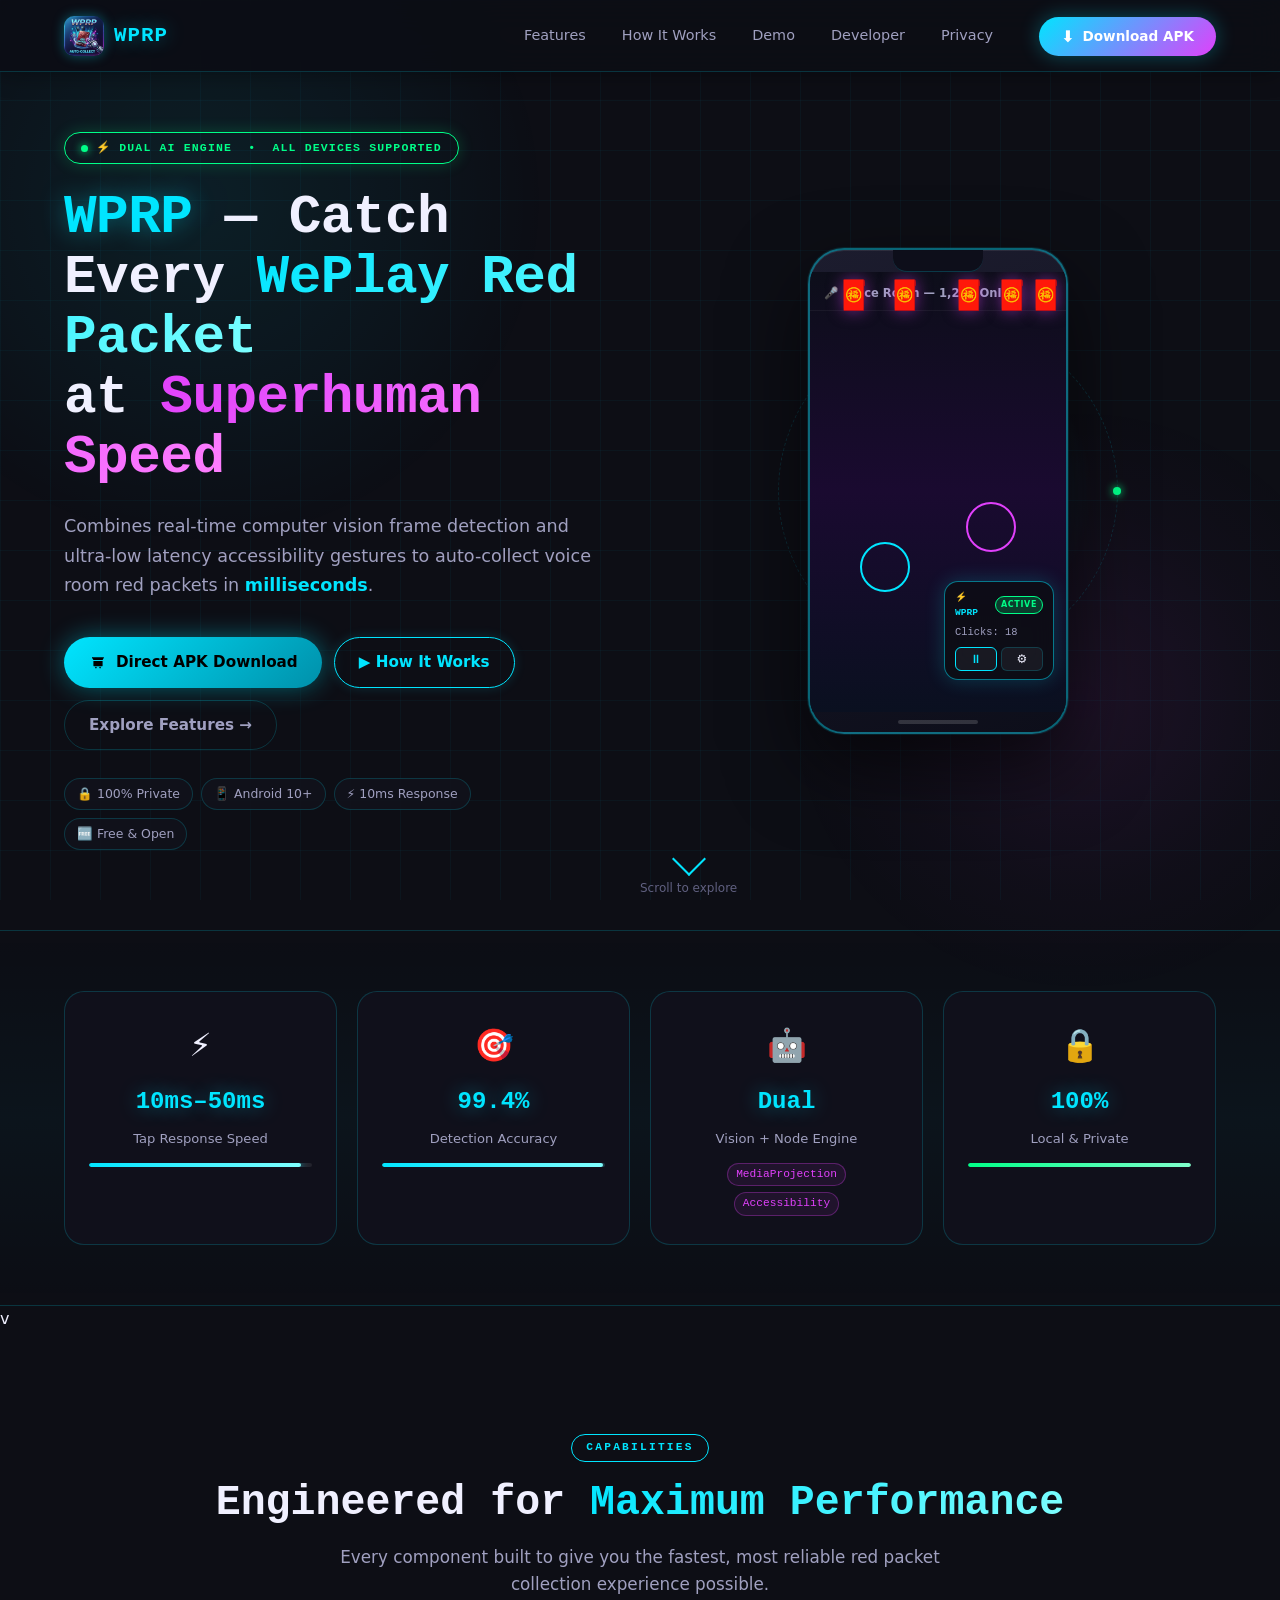
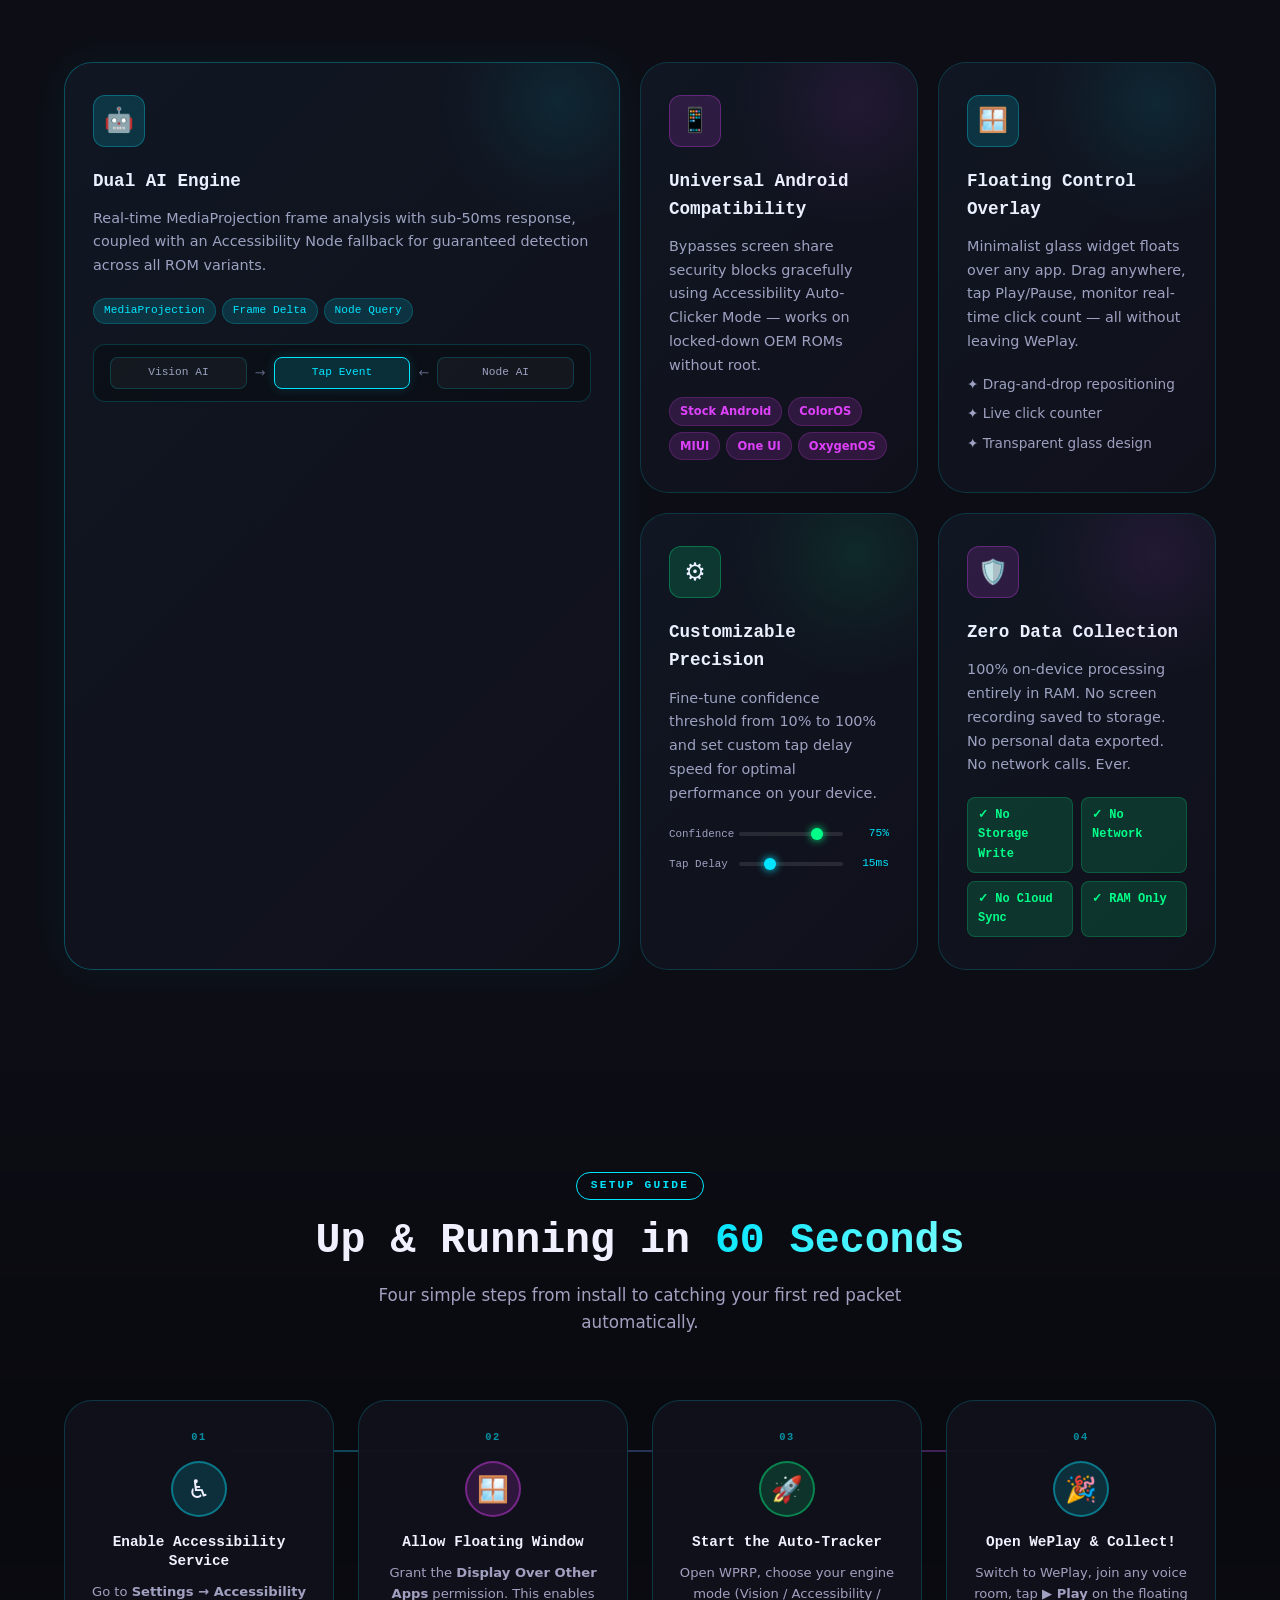
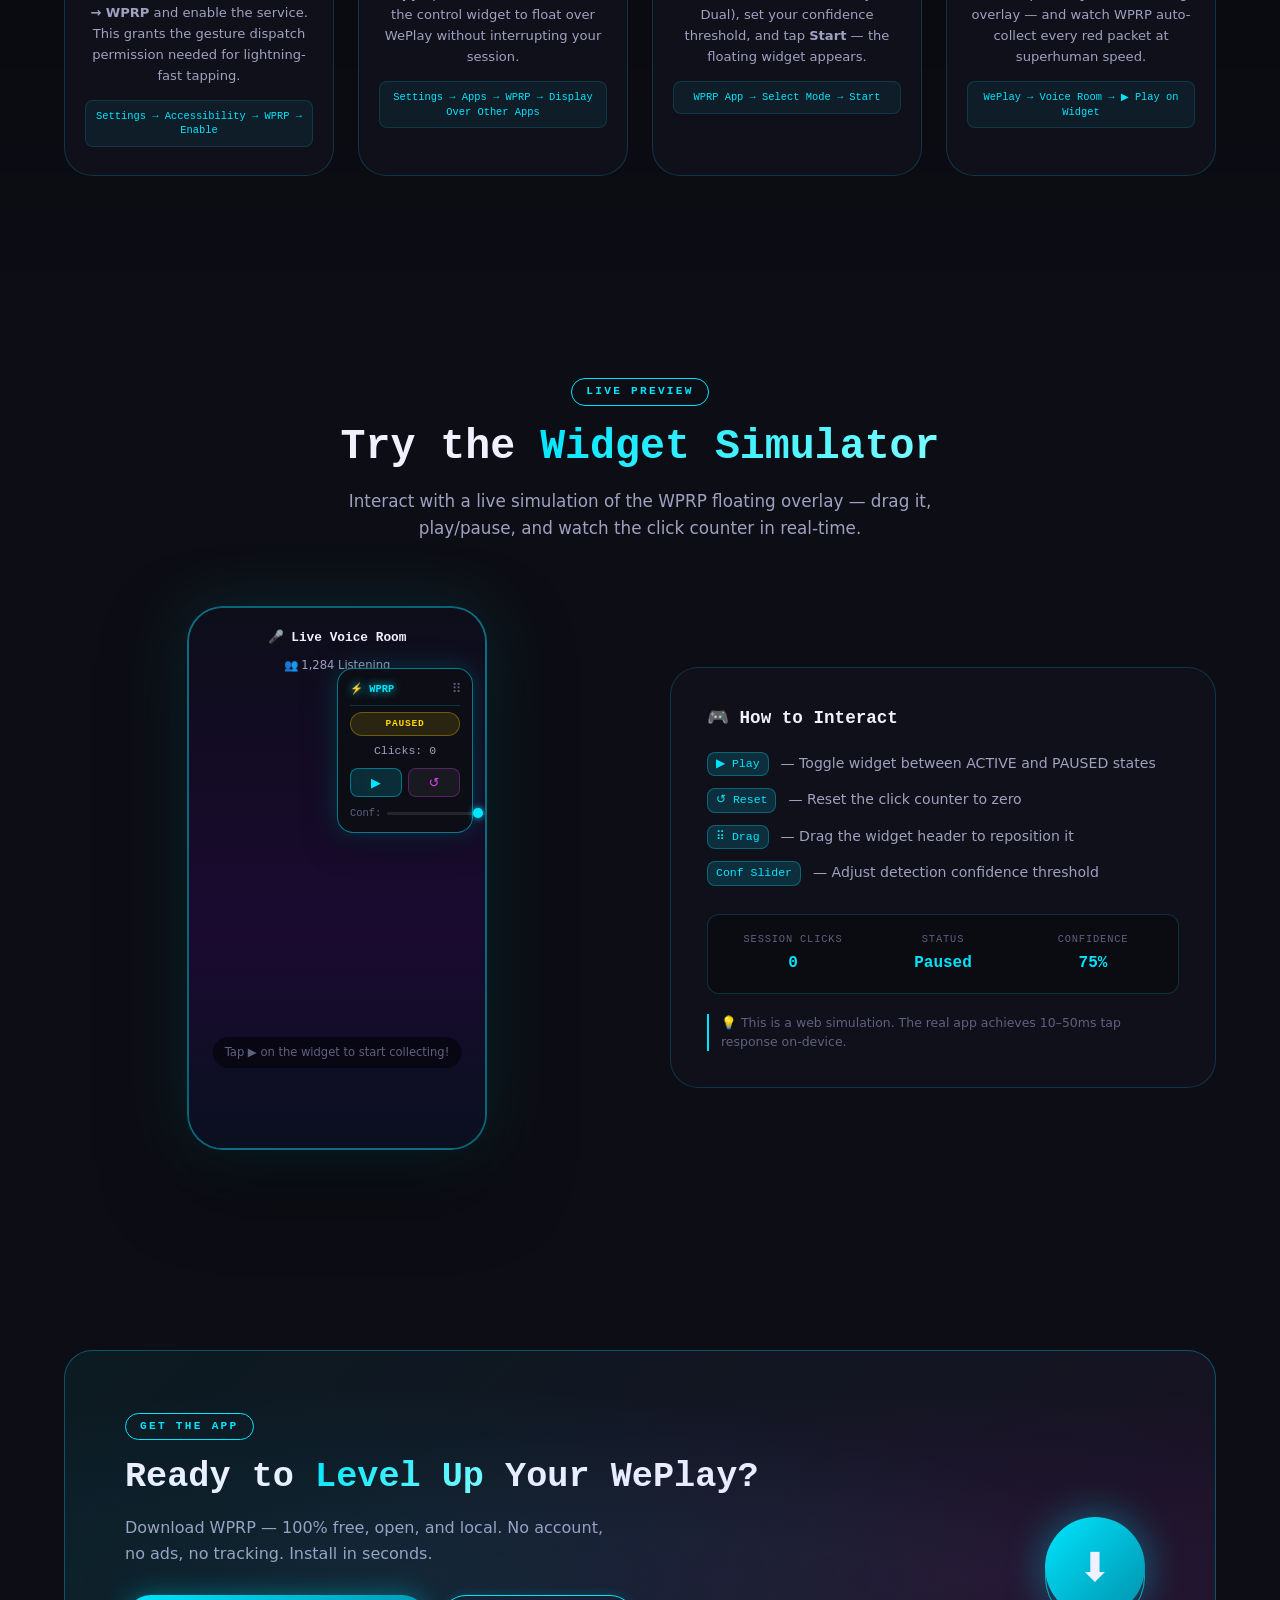
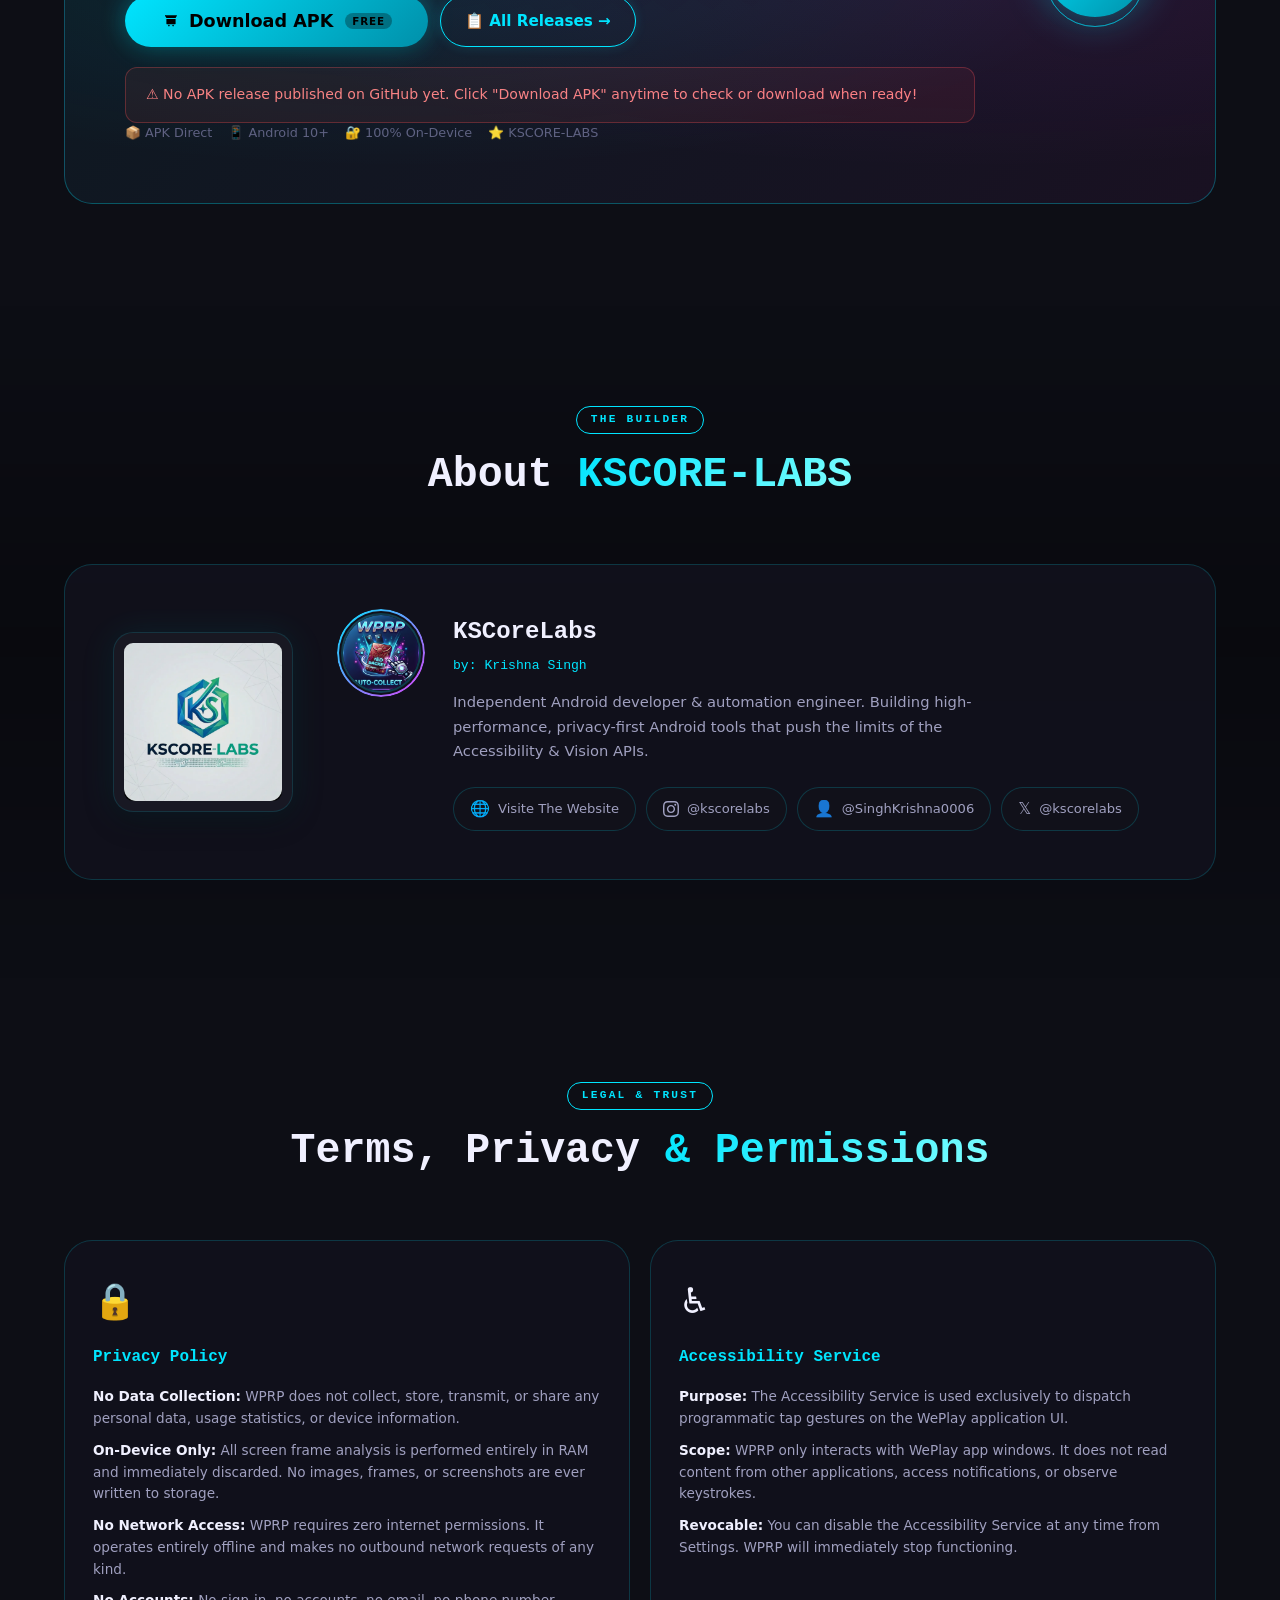
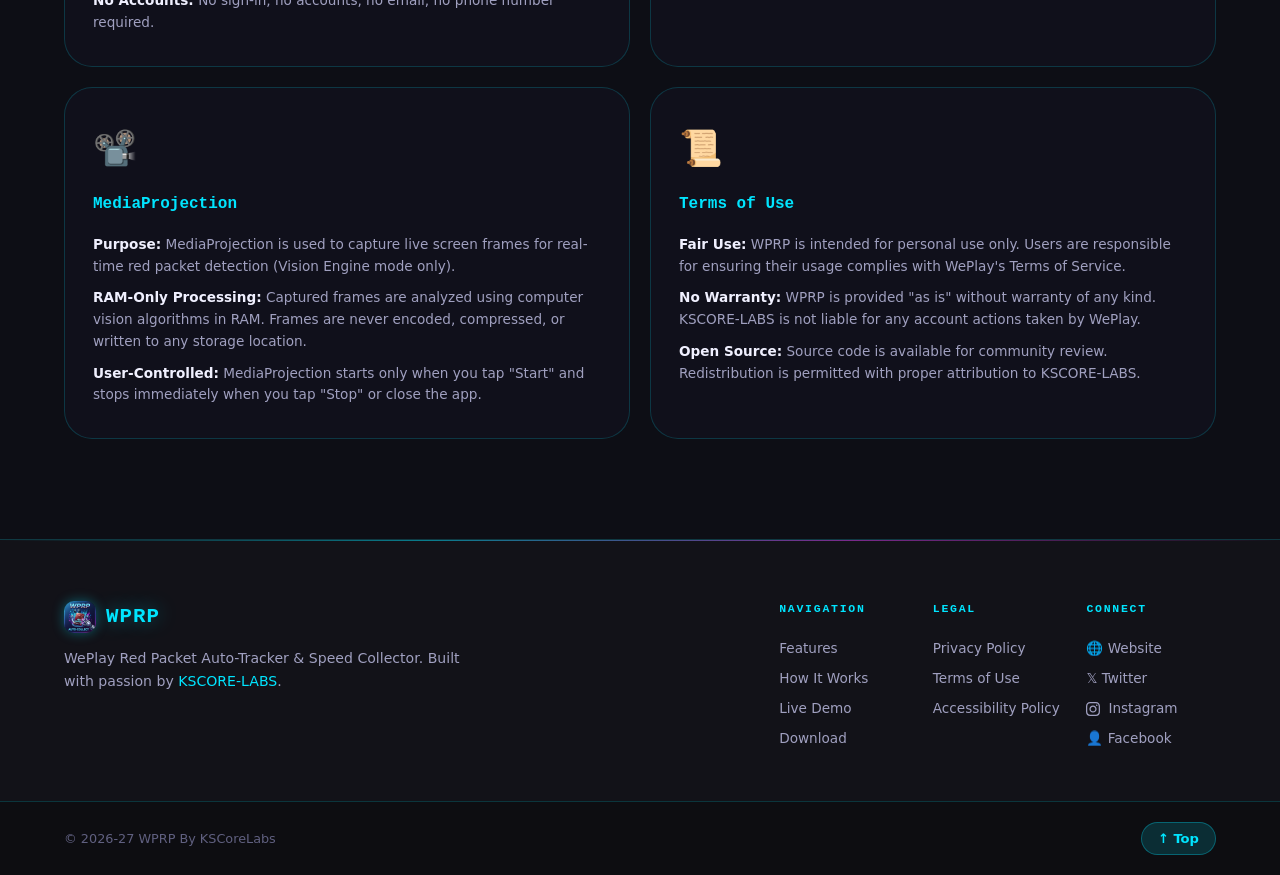
==== commit 8a6a21f6: "Add files via upload" ====
--- a/index.html
+++ b/index.html
@@ -1,15 +1,96 @@
-﻿<!DOCTYPE html>
+<!DOCTYPE html>
 <html lang="en">
 <head>
   <meta charset="UTF-8" />
   <meta name="viewport" content="width=device-width, initial-scale=1.0" />
-  <meta name="description" content="WPRP – WePlay Red Packet Auto-Tracker & Speed Collector. Dual AI Engine, Realme Compatible. Auto-collect voice room red packets in milliseconds." />
-  <meta name="keywords" content="WPRP, WePlay, Red Packet, Auto Clicker, Accessibility, Android App, KSCORE-LABS" />
+  <title>WPRP — WePlay Red Packet Auto-Tracker & Speed Collector APK | KSCORE-LABS</title>
+  
+  <!-- Primary SEO Meta Tags -->
+  <meta name="title" content="WPRP — WePlay Red Packet Auto-Tracker & Speed Collector APK | KSCORE-LABS" />
+  <meta name="description" content="Download WPRP (WePlay Red Packet Auto-Tracker & Speed Collector) official APK by KSCORE-LABS. Dual AI engine automatically catches WePlay voice room red packets in milliseconds." />
+  <meta name="keywords" content="WPRP, WPRP app, WPRP APK, WPRP download, WePlay red packet, WePlay auto clicker, WePlay red packet collector, WePlay auto grabber, WePlay voice room collector, KSCORE-LABS, KSCORE LABS, Krishna Singh, WePlay bot, Android red packet auto tracker" />
   <meta name="author" content="Krishna Singh – KSCORE-LABS" />
-  <meta property="og:title" content="WPRP – WePlay Red Packet Speed Collector" />
-  <meta property="og:description" content="Catch Every WePlay Red Packet at Superhuman Speed. Dual AI Engine. 100% Local & Private." />
+  <meta name="robots" content="index, follow, max-image-preview:large, max-snippet:-1, max-video-preview:-1" />
+  <meta name="googlebot" content="index, follow" />
+  <meta name="theme-color" content="#00E5FF" />
+  
+  <!-- Canonical URL -->
+  <link rel="canonical" href="https://kscorelabs.github.io/" />
+
+  <!-- Favicons / App Icons -->
+  <link rel="icon" type="image/png" href="images/wprp-logo.png" />
+  <link rel="shortcut icon" type="image/png" href="images/wprp-logo.png" />
+  <link rel="apple-touch-icon" href="images/wprp-logo.png" />
+
+  <!-- Open Graph / Facebook -->
   <meta property="og:type" content="website" />
-  <title>WPRP — WePlay Red Packet Auto-Tracker | KSCORE-LABS</title>
+  <meta property="og:url" content="https://kscorelabs.github.io/" />
+  <meta property="og:site_name" content="WPRP — KSCORE-LABS" />
+  <meta property="og:title" content="WPRP — WePlay Red Packet Auto-Tracker & Speed Collector" />
+  <meta property="og:description" content="Catch every WePlay voice room red packet at superhuman speed. 100% private, zero bans, universal Android support." />
+  <meta property="og:image" content="images/wprp-logo.png" />
+  <meta property="og:locale" content="en_US" />
+
+  <!-- Twitter / X Cards -->
+  <meta name="twitter:card" content="summary_large_image" />
+  <meta name="twitter:url" content="https://kscorelabs.github.io/" />
+  <meta name="twitter:site" content="@kscorelabs" />
+  <meta name="twitter:creator" content="@kscorelabs" />
+  <meta name="twitter:title" content="WPRP — WePlay Red Packet Auto-Tracker APK" />
+  <meta name="twitter:description" content="Catch every WePlay voice room red packet in milliseconds with WPRP. Free Android APK by KSCORE-LABS." />
+  <meta name="twitter:image" content="images/wprp-logo.png" />
+
+  <!-- Security & Integrity Headers -->
+  <meta http-equiv="X-Content-Type-Options" content="nosniff" />
+  <meta name="referrer" content="strict-origin-when-cross-origin" />
+  <meta http-equiv="Content-Security-Policy" content="default-src 'self'; script-src 'self' 'unsafe-inline'; style-src 'self' 'unsafe-inline' https://fonts.googleapis.com; font-src 'self' https://fonts.gstatic.com; img-src 'self' data: https:; connect-src 'self' https://api.github.com https://objects.githubusercontent.com; object-src 'none'; base-uri 'self';" />
+
+  <!-- Schema.org JSON-LD Structured Data for Google Rich Snippets -->
+  <script type="application/ld+json">
+  {
+    "@context": "https://schema.org",
+    "@graph": [
+      {
+        "@type": "WebSite",
+        "@id": "https://kscorelabs.github.io/#website",
+        "url": "https://kscorelabs.github.io/",
+        "name": "WPRP Official Website",
+        "description": "WePlay Red Packet Auto-Tracker & Speed Collector official site and APK download portal.",
+        "publisher": {
+          "@type": "Organization",
+          "name": "KSCORE-LABS",
+          "url": "https://kscorelabs.github.io/",
+          "logo": {
+            "@type": "ImageObject",
+            "url": "images/kscorelabs-logo.webp"
+          }
+        }
+      },
+      {
+        "@type": "SoftwareApplication",
+        "@id": "https://kscorelabs.github.io/#software",
+        "name": "WPRP - WePlay Red Packet Speed Collector",
+        "alternateName": ["WPRP", "WPRP App", "WePlay Auto Clicker"],
+        "operatingSystem": "Android",
+        "applicationCategory": "UtilitiesApplication",
+        "offers": {
+          "@type": "Offer",
+          "price": "0",
+          "priceCurrency": "USD"
+        },
+        "description": "WPRP is an ultra-fast Android utility developed by KSCORE-LABS that automatically detects and grabs voice room red packets in WePlay using Accessibility gestures and real-time vision.",
+        "image": "images/wprp-logo.png",
+        "author": {
+          "@type": "Organization",
+          "name": "KSCORE-LABS",
+          "url": "https://kscorelabs.github.io/"
+        },
+        "downloadUrl": "https://github.com/KSCoreLabs/WPRP-Update/releases"
+      }
+    ]
+  }
+  </script>
+
   <link rel="preconnect" href="https://fonts.googleapis.com" />
   <link rel="preconnect" href="https://fonts.gstatic.com" crossorigin />
   <link href="https://fonts.googleapis.com/css2?family=Orbitron:wght@400;600;700;900&family=Inter:wght@300;400;500;600&family=JetBrains+Mono:wght@400;500&display=swap" rel="stylesheet" />
@@ -32,7 +113,7 @@
     <!-- Logo -->
     <a href="#" class="nav-logo" aria-label="WPRP Home">
       <div class="logo-icon-wrap">
-        <img src="images/wprp-logo.png" alt="WPRP Logo" class="logo-icon-img" />
+        <img src="images/wprp-logo.png" alt="WPRP Official Logo - WePlay Red Packet Auto-Tracker" class="logo-icon-img" />
         <span class="logo-pulse" aria-hidden="true"></span>
       </div>
       <span class="logo-text">WPRP</span>
@@ -84,7 +165,7 @@
       </div>
 
       <h1 class="hero-headline">
-        Catch Every <span class="text-gradient-cyan">WePlay Red Packet</span><br/>
+        <span class="hero-brand-name">WPRP</span> — Catch Every <span class="text-gradient-cyan">WePlay Red Packet</span><br/>
         at <span class="text-gradient-magenta">Superhuman Speed</span>
       </h1>
 
@@ -499,7 +580,7 @@
             <span id="apkBtnLabel">Download APK</span>
             <span class="btn-badge">FREE</span>
           </button>
-          <a href="https://github.com/KSCoreLabs/WPRP-Update/releases" target="_blank" rel="noopener" class="btn btn-secondary" id="allReleasesBtn">
+          <a href="https://github.com/KSCoreLabs/WPRP-Update/releases" target="_blank" rel="noopener noreferrer" class="btn btn-secondary" id="allReleasesBtn">
             📋 All Releases →
           </a>
         </div>
@@ -545,13 +626,13 @@
 
     <div class="dev-card">
       <div class="dev-hex-bg" aria-hidden="false">
-        <img src="images/kscorelabs-logo.webp" alt="KSCORE-LABS Logo" class="kscore-logo-img" />
+        <img src="images/kscorelabs-logo.webp" alt="KSCORE-LABS Official Brand Logo - Developer of WPRP" class="kscore-logo-img" />
       </div>
       <div class="dev-info">
         <div class="dev-avatar">
           <div class="dev-avatar-ring"></div>
           <div class="dev-avatar-inner">
-            <img src="images/wprp-logo.png" alt="WPRP App Icon" class="dev-avatar-logo" />
+            <img src="images/wprp-logo.png" alt="WPRP Android App Icon - Speed Collector" class="dev-avatar-logo" />
           </div>
         </div>
         <div class="dev-bio">
@@ -559,11 +640,11 @@
           <span class="dev-handle">by: Krishna Singh</span>
           <p class="dev-blurb">Independent Android developer & automation engineer. Building high-performance, privacy-first Android tools that push the limits of the Accessibility & Vision APIs.</p>
           <div class="dev-socials">
-            <a href="https://kscorelabs.github.io/" target="_blank" rel="noopener" class="social-link web" aria-label="KSCORE-LABS Website">
+            <a href="https://kscorelabs.github.io/" target="_blank" rel="noopener noreferrer" class="social-link web" aria-label="KSCORE-LABS Website">
               <span class="sl-icon">🌐</span>
               <span class="sl-label">Visite The Website </span>
             </a>
-            <a href="https://www.instagram.com/kscorelabs" target="_blank" rel="noopener" class="social-link insta" aria-label="Instagram">
+            <a href="https://www.instagram.com/kscorelabs" target="_blank" rel="noopener noreferrer" class="social-link insta" aria-label="Instagram">
               <span class="sl-icon">
                 <svg class="insta-svg" viewBox="0 0 24 24" width="16" height="16" fill="currentColor" aria-hidden="true">
                   <path d="M12 2.163c3.204 0 3.584.012 4.85.07 3.252.148 4.771 1.691 4.919 4.919.058 1.265.069 1.645.069 4.849 0 3.205-.012 3.584-.069 4.849-.149 3.225-1.664 4.771-4.919 4.919-1.266.058-1.644.07-4.85.07-3.204 0-3.584-.012-4.849-.07-3.26-.149-4.771-1.699-4.919-4.92-.058-1.265-.07-1.644-.07-4.849 0-3.204.013-3.583.07-4.849.149-3.227 1.664-4.771 4.919-4.919 1.266-.057 1.645-.069 4.849-.069zm0-2.163c-3.259 0-3.667.014-4.947.072-4.358.2-6.78 2.618-6.98 6.98-.059 1.281-.073 1.689-.073 4.948 0 3.259.014 3.668.072 4.948.2 4.358 2.618 6.78 6.98 6.98 1.281.058 1.689.072 4.948.072 3.259 0 3.668-.014 4.948-.072 4.354-.2 6.782-2.618 6.979-6.98.059-1.28.073-1.689.073-4.948 0-3.259-.014-3.667-.072-4.947-.196-4.354-2.617-6.78-6.979-6.98-1.281-.059-1.69-.073-4.949-.073zm0 5.838c-3.403 0-6.162 2.759-6.162 6.162s2.759 6.163 6.162 6.163 6.162-2.759 6.162-6.163c0-3.403-2.759-6.162-6.162-6.162zm0 10.162c-2.209 0-4-1.79-4-4 0-2.209 1.791-4 4-4s4 1.791 4 4c0 2.21-1.791 4-4 4zm6.406-11.845c-.796 0-1.441.645-1.441 1.44s.645 1.44 1.441 1.44c.795 0 1.439-.645 1.439-1.44s-.644-1.44-1.439-1.44z"/>
@@ -571,11 +652,11 @@
               </span>
               <span class="sl-label">@kscorelabs</span>
             </a>
-            <a href="https://www.facebook.com/SinghKrishna0006" target="_blank" rel="noopener" class="social-link fb" aria-label="Facebook">
+            <a href="https://www.facebook.com/SinghKrishna0006" target="_blank" rel="noopener noreferrer" class="social-link fb" aria-label="Facebook">
               <span class="sl-icon">👤</span>
               <span class="sl-label">@SinghKrishna0006</span>
             </a>
-            <a href="https://x.com/kscorelabs" target="_blank" rel="noopener" class="social-link twitter" aria-label="X (Twitter)">
+            <a href="https://x.com/kscorelabs" target="_blank" rel="noopener noreferrer" class="social-link twitter" aria-label="X (Twitter)">
               <span class="sl-icon">𝕏</span>
               <span class="sl-label">@kscorelabs</span>
             </a>
@@ -652,12 +733,12 @@
     <div class="footer-brand">
       <a href="#" class="nav-logo footer-logo" aria-label="WPRP Home">
         <div class="logo-icon-wrap small">
-          <img src="images/wprp-logo.png" alt="WPRP Logo" class="logo-icon-img" />
+          <img src="images/wprp-logo.png" alt="WPRP Official Logo - WePlay Red Packet Auto-Tracker" class="logo-icon-img" />
           <span class="logo-pulse" aria-hidden="true"></span>
         </div>
         <span class="logo-text">WPRP</span>
       </a>
-      <p class="footer-tagline">WePlay Red Packet Auto-Tracker & Speed Collector. Built with passion by <a href="https://kscorelabs.github.io/" target="_blank" rel="noopener" class="footer-link">KSCORE-LABS</a>.</p>
+      <p class="footer-tagline">WePlay Red Packet Auto-Tracker & Speed Collector. Built with passion by <a href="https://kscorelabs.github.io/" target="_blank" rel="noopener noreferrer" class="footer-link">KSCORE-LABS</a>.</p>
     </div>
 
     <div class="footer-links-grid">
@@ -676,15 +757,15 @@
       </div>
       <div class="footer-col">
         <h4 class="footer-col-title">Connect</h4>
-        <a href="https://kscorelabs.github.io/" target="_blank" rel="noopener" class="footer-nav-link">🌐 Website</a>
-        <a href="https://x.com/kscorelabs" target="_blank" rel="noopener" class="footer-nav-link">𝕏 Twitter</a>
-        <a href="https://www.instagram.com/kscorelabs" target="_blank" rel="noopener" class="footer-nav-link">
+        <a href="https://kscorelabs.github.io/" target="_blank" rel="noopener noreferrer" class="footer-nav-link">🌐 Website</a>
+        <a href="https://x.com/kscorelabs" target="_blank" rel="noopener noreferrer" class="footer-nav-link">𝕏 Twitter</a>
+        <a href="https://www.instagram.com/kscorelabs" target="_blank" rel="noopener noreferrer" class="footer-nav-link">
           <svg class="insta-svg" viewBox="0 0 24 24" width="14" height="14" fill="currentColor" aria-hidden="true">
             <path d="M12 2.163c3.204 0 3.584.012 4.85.07 3.252.148 4.771 1.691 4.919 4.919.058 1.265.069 1.645.069 4.849 0 3.205-.012 3.584-.069 4.849-.149 3.225-1.664 4.771-4.919 4.919-1.266.058-1.644.07-4.85.07-3.204 0-3.584-.012-4.849-.07-3.26-.149-4.771-1.699-4.919-4.92-.058-1.265-.07-1.644-.07-4.849 0-3.204.013-3.583.07-4.849.149-3.227 1.664-4.771 4.919-4.919 1.266-.057 1.645-.069 4.849-.069zm0-2.163c-3.259 0-3.667.014-4.947.072-4.358.2-6.78 2.618-6.98 6.98-.059 1.281-.073 1.689-.073 4.948 0 3.259.014 3.668.072 4.948.2 4.358 2.618 6.78 6.98 6.98 1.281.058 1.689.072 4.948.072 3.259 0 3.668-.014 4.948-.072 4.354-.2 6.782-2.618 6.979-6.98.059-1.28.073-1.689.073-4.948 0-3.259-.014-3.667-.072-4.947-.196-4.354-2.617-6.78-6.979-6.98-1.281-.059-1.69-.073-4.949-.073zm0 5.838c-3.403 0-6.162 2.759-6.162 6.162s2.759 6.163 6.162 6.163 6.162-2.759 6.162-6.163c0-3.403-2.759-6.162-6.162-6.162zm0 10.162c-2.209 0-4-1.79-4-4 0-2.209 1.791-4 4-4s4 1.791 4 4c0 2.21-1.791 4-4 4zm6.406-11.845c-.796 0-1.441.645-1.441 1.44s.645 1.44 1.441 1.44c.795 0 1.439-.645 1.439-1.44s-.644-1.44-1.439-1.44z"/>
           </svg>
           Instagram
         </a>
-        <a href="https://www.facebook.com/SinghKrishna0006" target="_blank" rel="noopener" class="footer-nav-link">👤 Facebook</a>
+        <a href="https://www.facebook.com/SinghKrishna0006" target="_blank" rel="noopener noreferrer" class="footer-nav-link">👤 Facebook</a>
       </div>
     </div>
   </div>
--- a/css/style.css
+++ b/css/style.css
@@ -474,6 +474,10 @@
   line-height: 1.1;
   margin-bottom: 24px;
   letter-spacing: -0.01em;
+}
+.hero-brand-name {
+  color: var(--cyan);
+  text-shadow: 0 0 25px var(--cyan-glow);
 }
 .hero-subheadline {
   font-size: 1.1rem;
